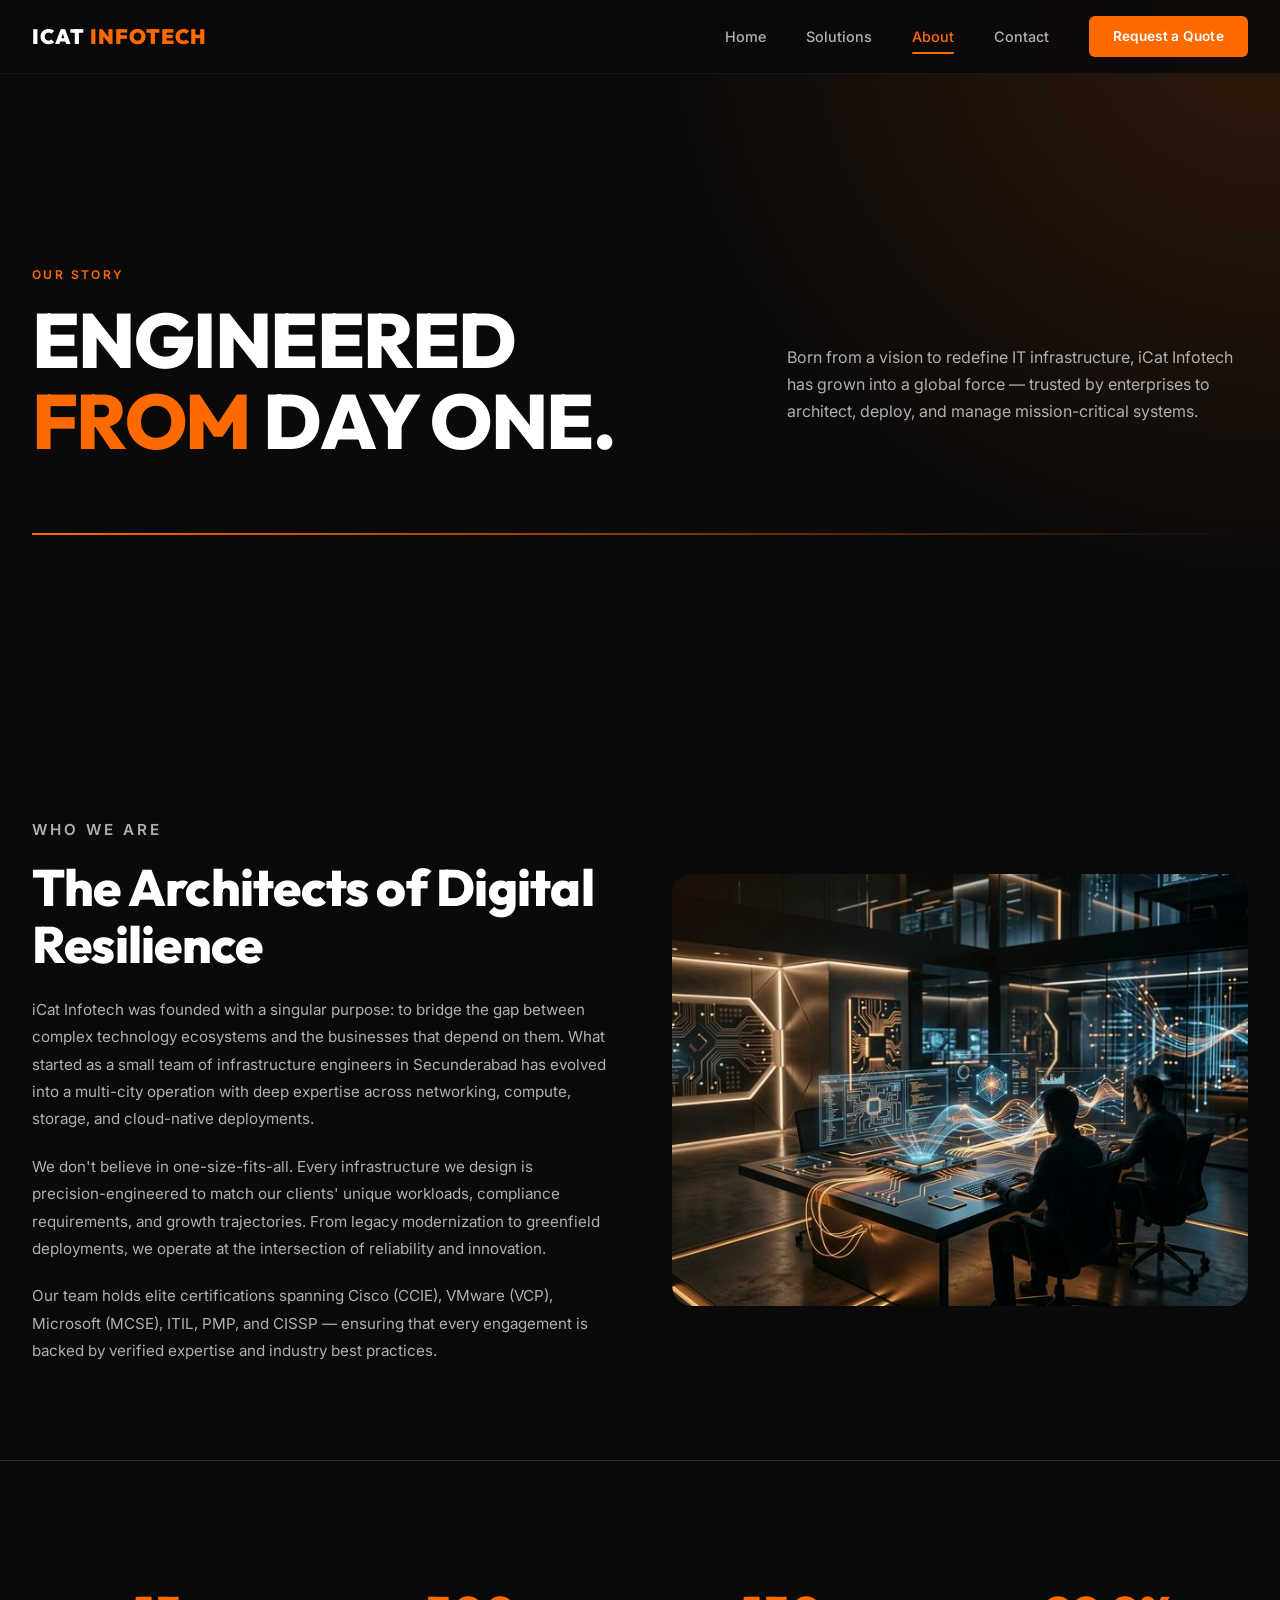
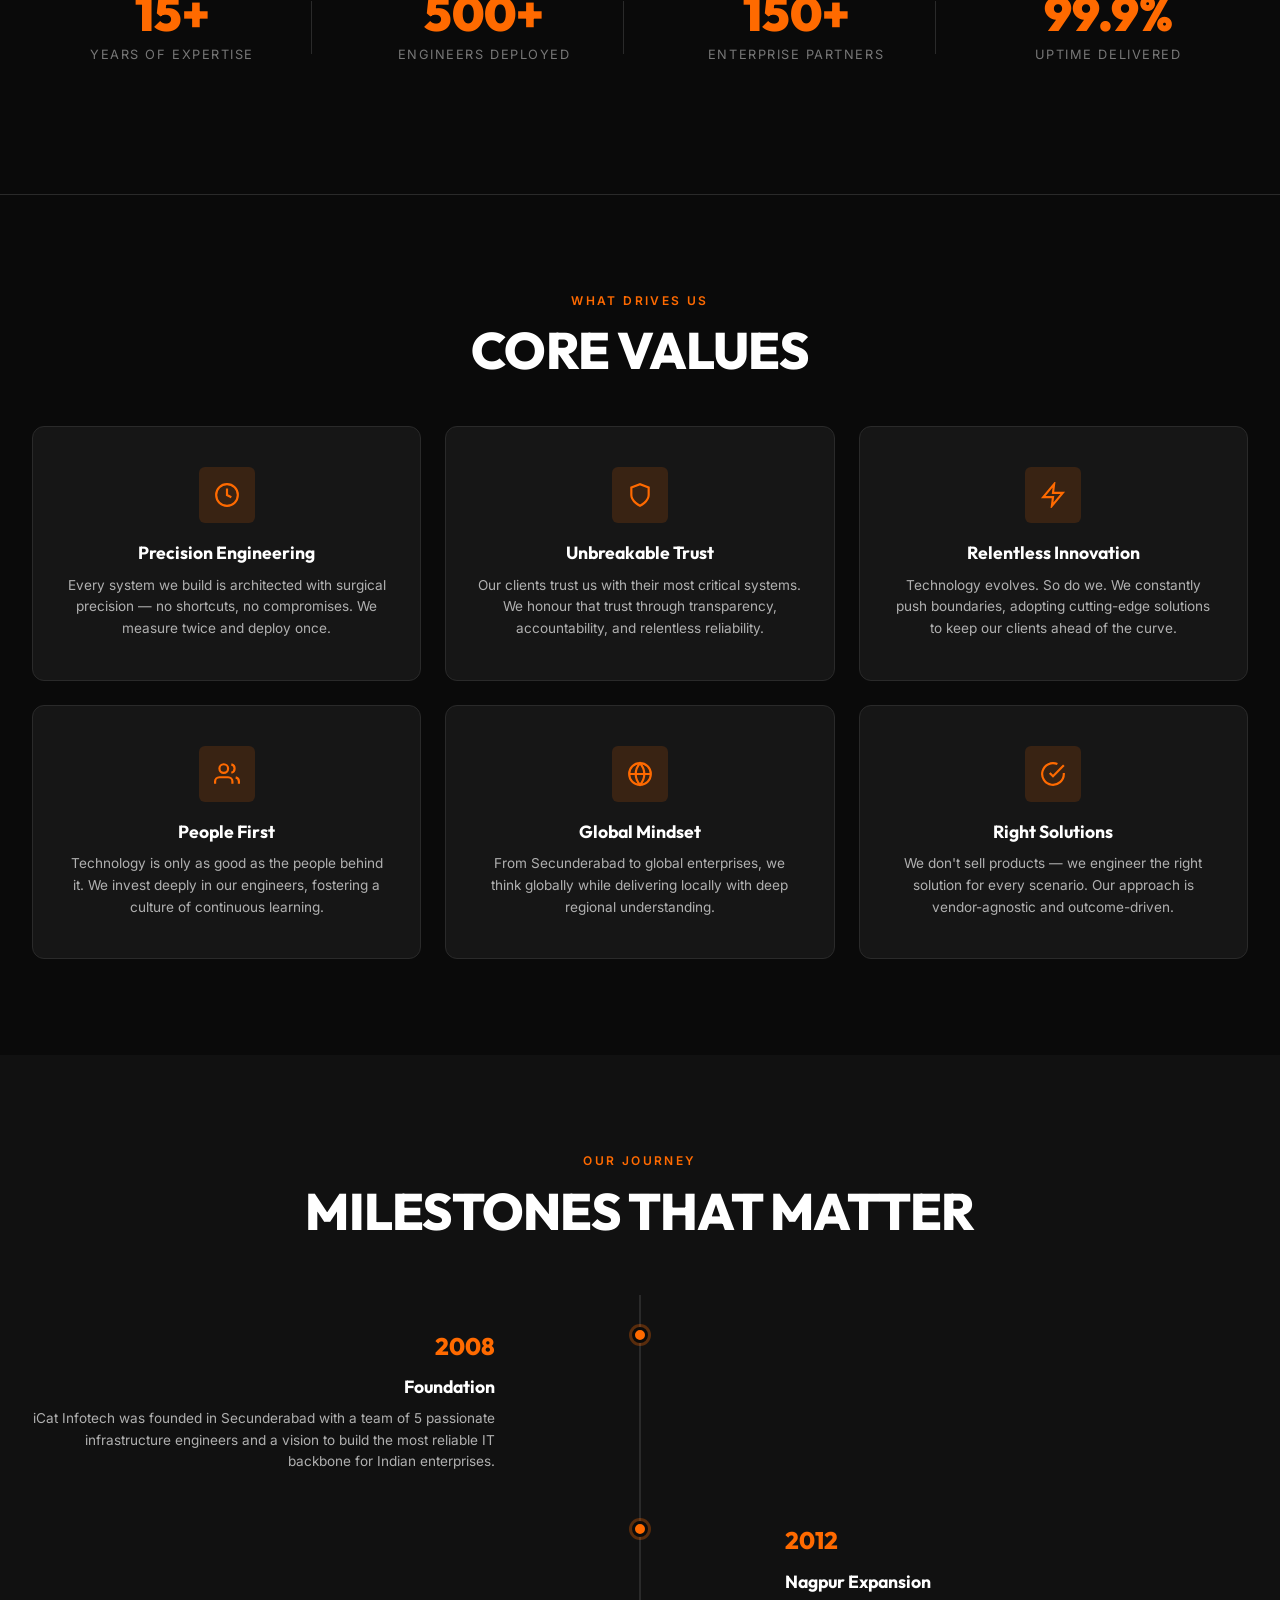
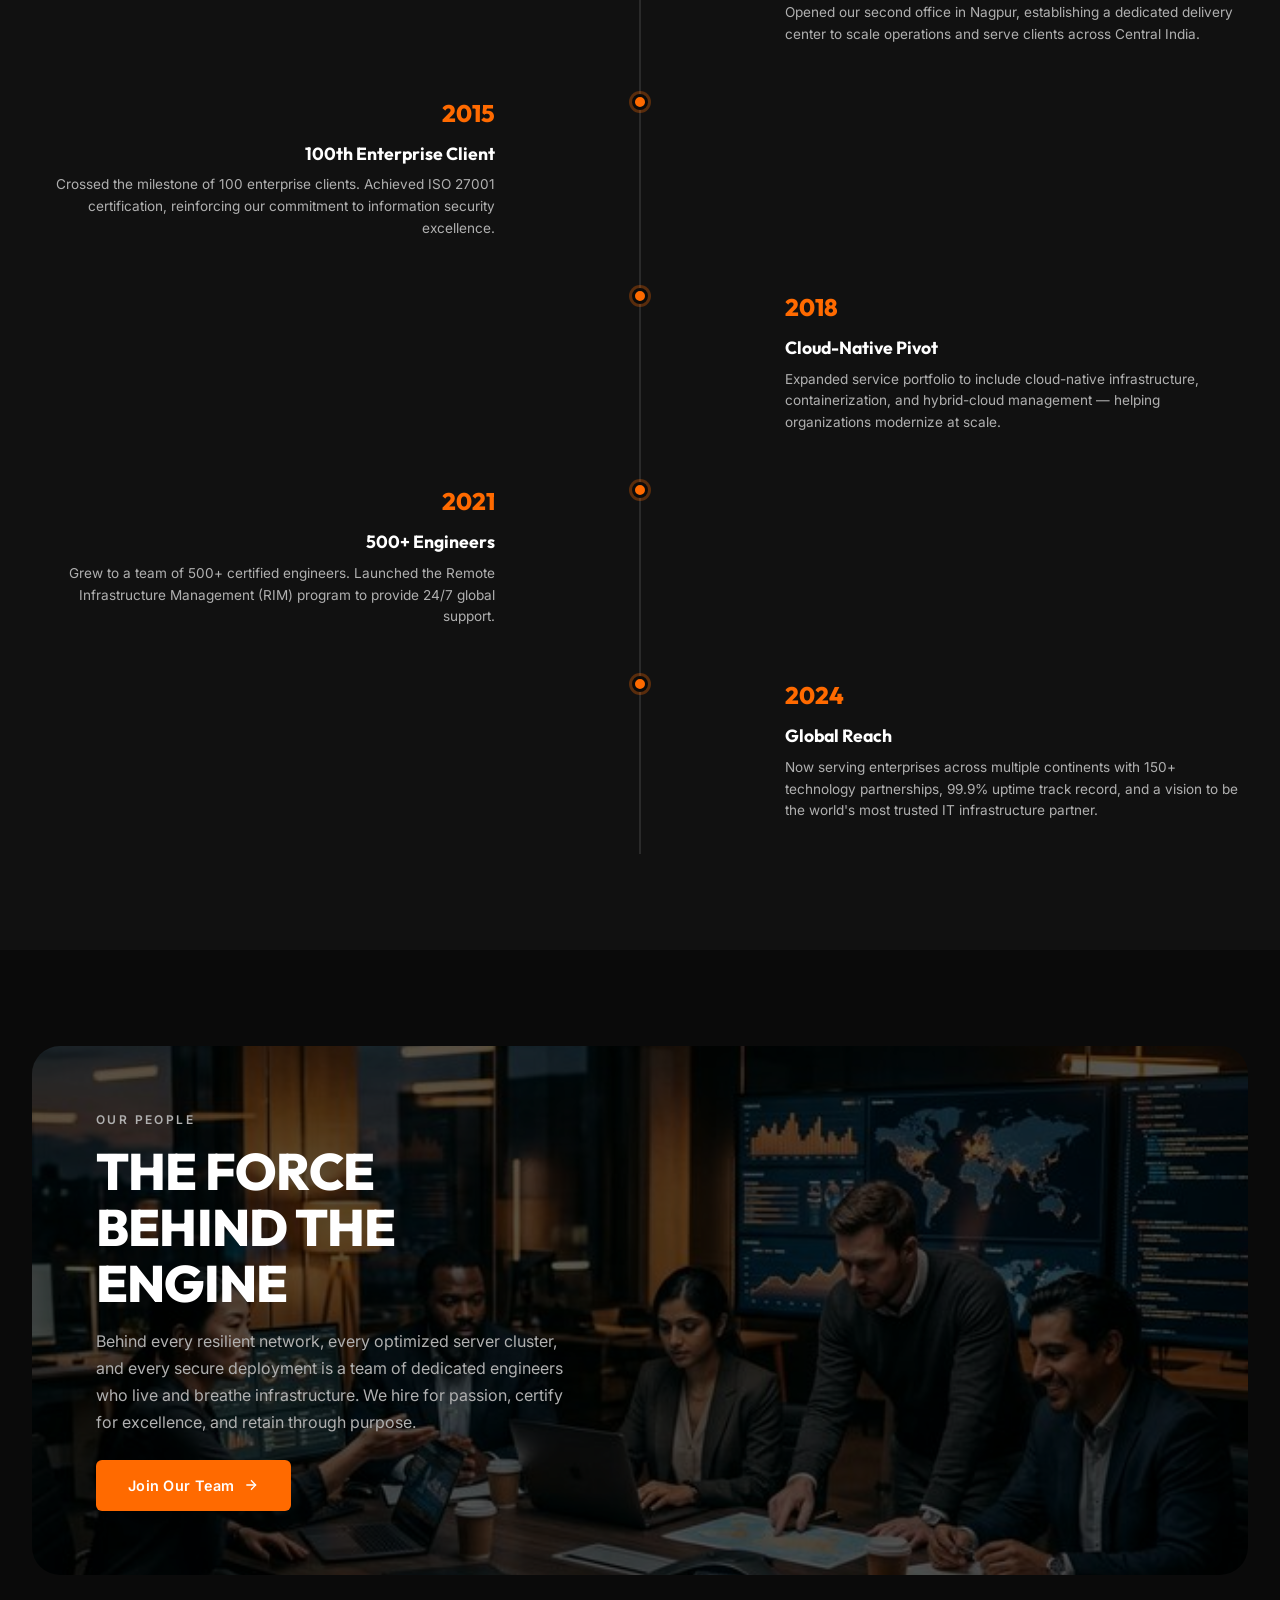
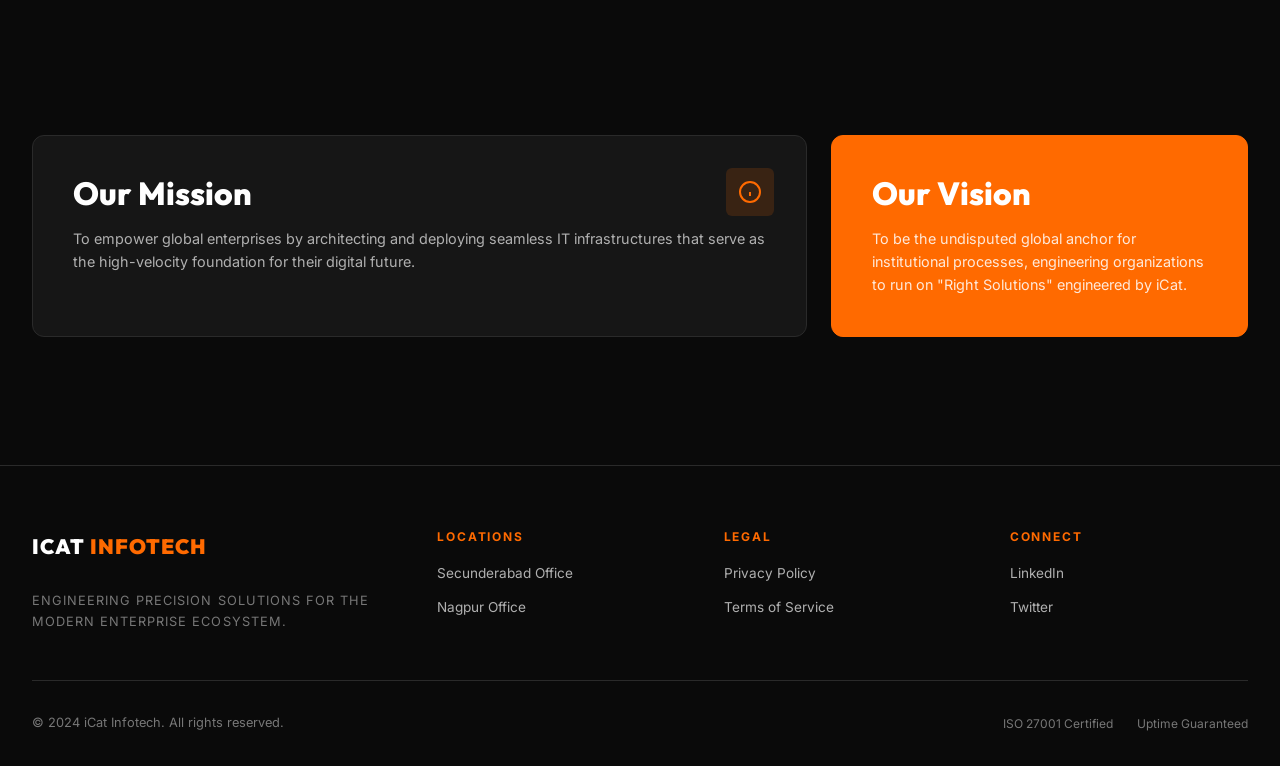
==== about.html @ ee465523 "Initial commit: iCat Infotech website with Home, Solutions, About, Contact pages" ====
<!DOCTYPE html>
<html lang="en">
<head>
  <meta charset="UTF-8">
  <meta name="viewport" content="width=device-width, initial-scale=1.0">
  <title>About — iCat Infotech</title>
  <meta name="description" content="Learn about iCat Infotech — our story, values, journey, and the team behind mission-critical IT infrastructure solutions since 2008.">
  <link rel="stylesheet" href="styles.css">
  <link rel="icon" type="image/svg+xml" href="data:image/svg+xml,%3Csvg xmlns='http://www.w3.org/2000/svg' viewBox='0 0 32 32'%3E%3Crect width='32' height='32' rx='6' fill='%23FF6A00'/%3E%3Ctext x='50%25' y='55%25' dominant-baseline='middle' text-anchor='middle' font-family='Arial' font-weight='900' font-size='18' fill='white'%3EiC%3C/text%3E%3C/svg%3E">
</head>
<body>

  <!-- Navigation -->
  <nav class="navbar" id="navbar">
    <div class="container nav-inner">
      <a href="index.html" class="nav-logo">ICAT <span>INFOTECH</span></a>
      <div class="nav-links" id="navLinks">
        <a href="index.html">Home</a>
        <a href="solutions.html">Solutions</a>
        <a href="about.html" class="active">About</a>
        <a href="contact.html">Contact</a>
        <a href="contact.html" class="nav-cta">Request a Quote</a>
      </div>
      <button class="nav-toggle" id="navToggle" aria-label="Toggle navigation">
        <span></span><span></span><span></span>
      </button>
    </div>
  </nav>
  <div class="nav-overlay" id="navOverlay"></div>

  <!-- Hero -->
  <section class="hero">
    <div class="container hero-content">
      <p class="label-upper fade-up">Our Story</p>
      <div class="hero-grid">
        <div>
          <h1 class="heading-xl hero-title fade-up fade-up-delay-1">
            ENGINEERED<br>
            <span class="text-accent">FROM</span> DAY ONE.
          </h1>
        </div>
        <div style="display:flex;align-items:flex-end;">
          <p class="hero-description fade-up fade-up-delay-2">
            Born from a vision to redefine IT infrastructure, iCat Infotech has grown into a global force — trusted by enterprises to architect, deploy, and manage mission-critical systems.
          </p>
        </div>
      </div>
      <div class="hero-gradient-line fade-up fade-up-delay-3"></div>
    </div>
  </section>

  <!-- Our Story -->
  <section class="section">
    <div class="container">
      <div class="about-story fade-up">
        <div class="about-story-content">
          <p class="label-upper" style="margin-bottom:1rem;">Who We Are</p>
          <h2 class="heading-lg">The Architects of Digital Resilience</h2>
          <p>
            iCat Infotech was founded with a singular purpose: to bridge the gap between complex technology ecosystems and the businesses that depend on them. What started as a small team of infrastructure engineers in Secunderabad has evolved into a multi-city operation with deep expertise across networking, compute, storage, and cloud-native deployments.
          </p>
          <p>
            We don't believe in one-size-fits-all. Every infrastructure we design is precision-engineered to match our clients' unique workloads, compliance requirements, and growth trajectories. From legacy modernization to greenfield deployments, we operate at the intersection of reliability and innovation.
          </p>
          <p>
            Our team holds elite certifications spanning Cisco (CCIE), VMware (VCP), Microsoft (MCSE), ITIL, PMP, and CISSP — ensuring that every engagement is backed by verified expertise and industry best practices.
          </p>
        </div>
        <div class="about-story-image">
          <img src="images/innovation-lab.png" alt="iCat Infotech innovation lab" loading="lazy">
        </div>
      </div>
    </div>
  </section>

  <!-- Stats -->
  <section class="section-sm" style="border-top:1px solid var(--border-color); border-bottom:1px solid var(--border-color);">
    <div class="container">
      <div class="about-stats fade-up">
        <div class="about-stat-item">
          <div class="about-stat-number" data-target="15">15+</div>
          <div class="about-stat-label">Years of Expertise</div>
        </div>
        <div class="about-stat-item">
          <div class="about-stat-number" data-target="500">500+</div>
          <div class="about-stat-label">Engineers Deployed</div>
        </div>
        <div class="about-stat-item">
          <div class="about-stat-number" data-target="150">150+</div>
          <div class="about-stat-label">Enterprise Partners</div>
        </div>
        <div class="about-stat-item">
          <div class="about-stat-number" data-target="99">99.9%</div>
          <div class="about-stat-label">Uptime Delivered</div>
        </div>
      </div>
    </div>
  </section>

  <!-- Core Values -->
  <section class="section">
    <div class="container">
      <div style="text-align:center; margin-bottom:3rem;" class="fade-up">
        <p class="label-upper">What Drives Us</p>
        <h2 class="heading-lg" style="margin-top:0.75rem;">CORE VALUES</h2>
      </div>
      <div class="values-grid">
        <div class="card value-card fade-up fade-up-delay-1">
          <div class="card-icon">
            <svg width="26" height="26" fill="none" stroke="currentColor" stroke-width="2" viewBox="0 0 24 24"><circle cx="12" cy="12" r="10"/><path d="M12 6v6l4 2"/></svg>
          </div>
          <h3 class="card-title">Precision Engineering</h3>
          <p class="card-text">Every system we build is architected with surgical precision — no shortcuts, no compromises. We measure twice and deploy once.</p>
        </div>
        <div class="card value-card fade-up fade-up-delay-2">
          <div class="card-icon">
            <svg width="26" height="26" fill="none" stroke="currentColor" stroke-width="2" viewBox="0 0 24 24"><path d="M12 22s8-4 8-10V5l-8-3-8 3v7c0 6 8 10 8 10z"/></svg>
          </div>
          <h3 class="card-title">Unbreakable Trust</h3>
          <p class="card-text">Our clients trust us with their most critical systems. We honour that trust through transparency, accountability, and relentless reliability.</p>
        </div>
        <div class="card value-card fade-up fade-up-delay-3">
          <div class="card-icon">
            <svg width="26" height="26" fill="none" stroke="currentColor" stroke-width="2" viewBox="0 0 24 24"><path d="M13 2L3 14h9l-1 8 10-12h-9l1-8z"/></svg>
          </div>
          <h3 class="card-title">Relentless Innovation</h3>
          <p class="card-text">Technology evolves. So do we. We constantly push boundaries, adopting cutting-edge solutions to keep our clients ahead of the curve.</p>
        </div>
        <div class="card value-card fade-up fade-up-delay-1">
          <div class="card-icon">
            <svg width="26" height="26" fill="none" stroke="currentColor" stroke-width="2" viewBox="0 0 24 24"><path d="M17 21v-2a4 4 0 0 0-4-4H5a4 4 0 0 0-4 4v2"/><circle cx="9" cy="7" r="4"/><path d="M23 21v-2a4 4 0 0 0-3-3.87"/><path d="M16 3.13a4 4 0 0 1 0 7.75"/></svg>
          </div>
          <h3 class="card-title">People First</h3>
          <p class="card-text">Technology is only as good as the people behind it. We invest deeply in our engineers, fostering a culture of continuous learning.</p>
        </div>
        <div class="card value-card fade-up fade-up-delay-2">
          <div class="card-icon">
            <svg width="26" height="26" fill="none" stroke="currentColor" stroke-width="2" viewBox="0 0 24 24"><circle cx="12" cy="12" r="10"/><path d="M2 12h20"/><path d="M12 2a15.3 15.3 0 0 1 4 10 15.3 15.3 0 0 1-4 10 15.3 15.3 0 0 1-4-10 15.3 15.3 0 0 1 4-10z"/></svg>
          </div>
          <h3 class="card-title">Global Mindset</h3>
          <p class="card-text">From Secunderabad to global enterprises, we think globally while delivering locally with deep regional understanding.</p>
        </div>
        <div class="card value-card fade-up fade-up-delay-3">
          <div class="card-icon">
            <svg width="26" height="26" fill="none" stroke="currentColor" stroke-width="2" viewBox="0 0 24 24"><path d="M22 11.08V12a10 10 0 1 1-5.93-9.14"/><path d="M22 4L12 14.01l-3-3"/></svg>
          </div>
          <h3 class="card-title">Right Solutions</h3>
          <p class="card-text">We don't sell products — we engineer the right solution for every scenario. Our approach is vendor-agnostic and outcome-driven.</p>
        </div>
      </div>
    </div>
  </section>

  <!-- Journey / Timeline -->
  <section class="section" style="background:var(--bg-secondary);">
    <div class="container">
      <div style="text-align:center; margin-bottom:3.5rem;" class="fade-up">
        <p class="label-upper">Our Journey</p>
        <h2 class="heading-lg" style="margin-top:0.75rem;">MILESTONES THAT MATTER</h2>
      </div>
      <div class="timeline">
        <div class="timeline-item fade-up">
          <div class="timeline-dot"></div>
          <div class="timeline-content">
            <div class="timeline-year">2008</div>
            <div class="timeline-title">Foundation</div>
            <p class="timeline-text">iCat Infotech was founded in Secunderabad with a team of 5 passionate infrastructure engineers and a vision to build the most reliable IT backbone for Indian enterprises.</p>
          </div>
        </div>
        <div class="timeline-item fade-up">
          <div class="timeline-dot"></div>
          <div class="timeline-content">
            <div class="timeline-year">2012</div>
            <div class="timeline-title">Nagpur Expansion</div>
            <p class="timeline-text">Opened our second office in Nagpur, establishing a dedicated delivery center to scale operations and serve clients across Central India.</p>
          </div>
        </div>
        <div class="timeline-item fade-up">
          <div class="timeline-dot"></div>
          <div class="timeline-content">
            <div class="timeline-year">2015</div>
            <div class="timeline-title">100th Enterprise Client</div>
            <p class="timeline-text">Crossed the milestone of 100 enterprise clients. Achieved ISO 27001 certification, reinforcing our commitment to information security excellence.</p>
          </div>
        </div>
        <div class="timeline-item fade-up">
          <div class="timeline-dot"></div>
          <div class="timeline-content">
            <div class="timeline-year">2018</div>
            <div class="timeline-title">Cloud-Native Pivot</div>
            <p class="timeline-text">Expanded service portfolio to include cloud-native infrastructure, containerization, and hybrid-cloud management — helping organizations modernize at scale.</p>
          </div>
        </div>
        <div class="timeline-item fade-up">
          <div class="timeline-dot"></div>
          <div class="timeline-content">
            <div class="timeline-year">2021</div>
            <div class="timeline-title">500+ Engineers</div>
            <p class="timeline-text">Grew to a team of 500+ certified engineers. Launched the Remote Infrastructure Management (RIM) program to provide 24/7 global support.</p>
          </div>
        </div>
        <div class="timeline-item fade-up">
          <div class="timeline-dot"></div>
          <div class="timeline-content">
            <div class="timeline-year">2024</div>
            <div class="timeline-title">Global Reach</div>
            <p class="timeline-text">Now serving enterprises across multiple continents with 150+ technology partnerships, 99.9% uptime track record, and a vision to be the world's most trusted IT infrastructure partner.</p>
          </div>
        </div>
      </div>
    </div>
  </section>

  <!-- Team Banner -->
  <section class="section">
    <div class="container">
      <div class="team-banner fade-up">
        <div class="team-banner-bg" style="background-image:url('images/team.png');"></div>
        <div class="team-banner-content">
          <p class="label-upper" style="margin-bottom:0.75rem;">Our People</p>
          <h2 class="heading-lg">THE FORCE BEHIND THE ENGINE</h2>
          <p>
            Behind every resilient network, every optimized server cluster, and every secure deployment is a team of dedicated engineers who live and breathe infrastructure. We hire for passion, certify for excellence, and retain through purpose.
          </p>
          <a href="contact.html" class="btn btn-primary">
            Join Our Team
            <svg width="16" height="16" fill="none" stroke="currentColor" stroke-width="2" viewBox="0 0 24 24"><path d="M5 12h14"/><path d="M12 5l7 7-7 7"/></svg>
          </a>
        </div>
      </div>
    </div>
  </section>

  <!-- Mission & Vision (compact) -->
  <section class="section-sm">
    <div class="container">
      <div class="mission-vision fade-up">
        <div class="card mission-card">
          <div class="card-icon" style="position:absolute;top:2rem;right:2rem;">
            <svg width="24" height="24" fill="none" stroke="currentColor" stroke-width="2" viewBox="0 0 24 24"><circle cx="12" cy="12" r="10"/><path d="M12 16v-4"/><path d="M12 8h.01"/></svg>
          </div>
          <h2 class="heading-md" style="margin-bottom:1rem;">Our Mission</h2>
          <p class="card-text">
            To empower global enterprises by architecting and deploying seamless IT infrastructures that serve as the high-velocity foundation for their digital future.
          </p>
        </div>
        <div class="card card-accent mission-card">
          <h2 class="heading-md" style="margin-bottom:1rem;">Our Vision</h2>
          <p class="card-text" style="color:rgba(255,255,255,0.85);">
            To be the undisputed global anchor for institutional processes, engineering organizations to run on "Right Solutions" engineered by iCat.
          </p>
        </div>
      </div>
    </div>
  </section>

  <!-- Footer -->
  <footer class="footer">
    <div class="container">
      <div class="footer-grid">
        <div class="footer-brand">
          <a href="index.html" class="nav-logo">ICAT <span>INFOTECH</span></a>
          <p class="footer-tagline">Engineering precision solutions for the modern enterprise ecosystem.</p>
        </div>
        <div class="footer-col">
          <h4>Locations</h4>
          <a href="contact.html">Secunderabad Office</a>
          <a href="contact.html">Nagpur Office</a>
        </div>
        <div class="footer-col">
          <h4>Legal</h4>
          <a href="#">Privacy Policy</a>
          <a href="#">Terms of Service</a>
        </div>
        <div class="footer-col">
          <h4>Connect</h4>
          <a href="#">LinkedIn</a>
          <a href="#">Twitter</a>
        </div>
      </div>
      <div class="footer-bottom">
        <span>&copy; 2024 iCat Infotech. All rights reserved.</span>
        <div class="footer-badges">
          <span>ISO 27001 Certified</span>
          <span>Uptime Guaranteed</span>
        </div>
      </div>
    </div>
  </footer>

  <script src="script.js"></script>
</body>
</html>
---- styles.css ----
/* ========================================
   iCat Infotech — Design System
   Dark Theme with Orange Accents
   ======================================== */

@import url('https://fonts.googleapis.com/css2?family=Inter:wght@300;400;500;600;700;800;900&family=Outfit:wght@400;500;600;700;800;900&display=swap');

/* ── CSS Variables ── */
:root {
  --bg-primary: #0a0a0a;
  --bg-secondary: #111111;
  --bg-card: #161616;
  --bg-card-hover: #1c1c1c;
  --bg-elevated: #1a1a1a;
  --bg-input: #1e1e1e;
  --border-color: #2a2a2a;
  --border-light: #333333;

  --text-primary: #ffffff;
  --text-secondary: #b0b0b0;
  --text-muted: #777777;

  --accent: #FF6A00;
  --accent-hover: #FF8533;
  --accent-dark: #cc5500;
  --accent-glow: rgba(255, 106, 0, 0.15);
  --accent-glow-strong: rgba(255, 106, 0, 0.3);

  --font-heading: 'Outfit', sans-serif;
  --font-body: 'Inter', sans-serif;

  --radius-sm: 6px;
  --radius-md: 12px;
  --radius-lg: 20px;
  --radius-xl: 28px;

  --shadow-card: 0 4px 24px rgba(0, 0, 0, 0.4);
  --shadow-elevated: 0 8px 40px rgba(0, 0, 0, 0.6);

  --transition: all 0.3s cubic-bezier(0.4, 0, 0.2, 1);
  --transition-fast: all 0.15s ease;
}

/* ── Reset & Base ── */
*, *::before, *::after {
  margin: 0;
  padding: 0;
  box-sizing: border-box;
}

html {
  scroll-behavior: smooth;
  font-size: 16px;
}

body {
  font-family: var(--font-body);
  background: var(--bg-primary);
  color: var(--text-primary);
  line-height: 1.6;
  -webkit-font-smoothing: antialiased;
  -moz-osx-font-smoothing: grayscale;
  overflow-x: hidden;
}

a {
  text-decoration: none;
  color: inherit;
  transition: var(--transition-fast);
}

img {
  max-width: 100%;
  display: block;
}

ul, ol {
  list-style: none;
}

/* ── Typography ── */
h1, h2, h3, h4, h5, h6 {
  font-family: var(--font-heading);
  font-weight: 800;
  line-height: 1.1;
}

.heading-xl {
  font-size: clamp(2.8rem, 6vw, 5.5rem);
  letter-spacing: -0.02em;
  line-height: 1.05;
}

.heading-lg {
  font-size: clamp(2rem, 4vw, 3.5rem);
  letter-spacing: -0.015em;
}

.heading-md {
  font-size: clamp(1.4rem, 2.5vw, 2rem);
}

.heading-sm {
  font-size: clamp(1.1rem, 1.8vw, 1.4rem);
}

.label-upper {
  font-family: var(--font-body);
  font-size: 0.75rem;
  font-weight: 600;
  letter-spacing: 0.2em;
  text-transform: uppercase;
  color: var(--accent);
}

.text-accent {
  color: var(--accent);
}

.text-muted {
  color: var(--text-secondary);
}

/* ── Layout ── */
.container {
  width: 100%;
  max-width: 1280px;
  margin: 0 auto;
  padding: 0 2rem;
}

.section {
  padding: 6rem 0;
}

.section-sm {
  padding: 4rem 0;
}

/* ── Navigation ── */
.navbar {
  position: fixed;
  top: 0;
  left: 0;
  right: 0;
  z-index: 1000;
  padding: 1rem 0;
  background: rgba(10, 10, 10, 0.85);
  backdrop-filter: blur(20px);
  -webkit-backdrop-filter: blur(20px);
  border-bottom: 1px solid rgba(255, 255, 255, 0.05);
  transition: var(--transition);
}

.navbar.scrolled {
  padding: 0.6rem 0;
  background: rgba(10, 10, 10, 0.95);
}

.nav-inner {
  display: flex;
  align-items: center;
  justify-content: space-between;
}

.nav-logo {
  font-family: var(--font-heading);
  font-size: 1.3rem;
  font-weight: 900;
  letter-spacing: 0.05em;
  text-transform: uppercase;
  color: var(--text-primary);
}

.nav-logo span {
  color: var(--accent);
}

.nav-links {
  display: flex;
  align-items: center;
  gap: 2.5rem;
}

.nav-links a {
  font-size: 0.9rem;
  font-weight: 500;
  color: var(--text-secondary);
  position: relative;
  padding: 0.25rem 0;
}

.nav-links a:hover,
.nav-links a.active {
  color: var(--accent);
}

.nav-links a.active::after {
  content: '';
  position: absolute;
  bottom: -2px;
  left: 0;
  right: 0;
  height: 2px;
  background: var(--accent);
  border-radius: 1px;
}

.nav-cta {
  background: var(--accent) !important;
  color: var(--text-primary) !important;
  padding: 0.6rem 1.5rem !important;
  border-radius: var(--radius-sm);
  font-weight: 600 !important;
  font-size: 0.85rem !important;
  letter-spacing: 0.02em;
  transition: var(--transition) !important;
  border: none;
  cursor: pointer;
}

.nav-cta:hover {
  background: var(--accent-hover) !important;
  transform: translateY(-1px);
  box-shadow: 0 4px 20px var(--accent-glow-strong);
}

/* Mobile Nav Toggle */
.nav-toggle {
  display: none;
  flex-direction: column;
  gap: 5px;
  cursor: pointer;
  z-index: 1001;
  background: none;
  border: none;
  padding: 4px;
}

.nav-toggle span {
  width: 24px;
  height: 2px;
  background: var(--text-primary);
  border-radius: 2px;
  transition: var(--transition);
}

.nav-toggle.active span:nth-child(1) {
  transform: rotate(45deg) translate(5px, 5px);
}

.nav-toggle.active span:nth-child(2) {
  opacity: 0;
}

.nav-toggle.active span:nth-child(3) {
  transform: rotate(-45deg) translate(5px, -5px);
}

/* ── Hero Section ── */
.hero {
  padding: 10rem 0 5rem;
  position: relative;
  overflow: hidden;
  min-height: 80vh;
  display: flex;
  align-items: center;
}

.hero::before {
  content: '';
  position: absolute;
  top: 0;
  right: 0;
  width: 60%;
  height: 100%;
  background: radial-gradient(ellipse at top right, var(--accent-glow), transparent 60%);
  pointer-events: none;
}

.hero-content {
  position: relative;
  z-index: 1;
}

.hero-grid {
  display: grid;
  grid-template-columns: 1.2fr 0.8fr;
  gap: 4rem;
  align-items: center;
}

.hero-title {
  margin-top: 1rem;
  margin-bottom: 1.5rem;
}

.hero-description {
  color: var(--text-secondary);
  font-size: 1rem;
  line-height: 1.7;
  max-width: 520px;
}

/* ── Buttons ── */
.btn {
  display: inline-flex;
  align-items: center;
  gap: 0.5rem;
  padding: 0.85rem 2rem;
  border-radius: var(--radius-sm);
  font-family: var(--font-body);
  font-size: 0.9rem;
  font-weight: 600;
  cursor: pointer;
  transition: var(--transition);
  border: none;
  letter-spacing: 0.02em;
}

.btn-primary {
  background: var(--accent);
  color: white;
}

.btn-primary:hover {
  background: var(--accent-hover);
  transform: translateY(-2px);
  box-shadow: 0 6px 24px var(--accent-glow-strong);
}

.btn-outline {
  background: transparent;
  color: var(--text-primary);
  border: 1px solid var(--border-light);
}

.btn-outline:hover {
  border-color: var(--accent);
  color: var(--accent);
}

.btn-lg {
  padding: 1rem 2.5rem;
  font-size: 1rem;
}

.btn-block {
  width: 100%;
  justify-content: center;
}

/* ── Cards ── */
.card {
  background: var(--bg-card);
  border: 1px solid var(--border-color);
  border-radius: var(--radius-md);
  padding: 2rem;
  transition: var(--transition);
  position: relative;
  overflow: hidden;
}

.card:hover {
  border-color: var(--border-light);
  background: var(--bg-card-hover);
  transform: translateY(-4px);
  box-shadow: var(--shadow-card);
}

.card-accent {
  background: var(--accent);
  border-color: var(--accent);
  color: white;
}

.card-accent:hover {
  background: var(--accent-hover);
  border-color: var(--accent-hover);
}

.card-icon {
  width: 48px;
  height: 48px;
  background: var(--accent-glow);
  border-radius: var(--radius-sm);
  display: flex;
  align-items: center;
  justify-content: center;
  margin-bottom: 1.25rem;
  color: var(--accent);
  font-size: 1.3rem;
}

.card-accent .card-icon {
  background: rgba(255, 255, 255, 0.2);
  color: white;
}

.card-title {
  font-family: var(--font-heading);
  font-size: 1.25rem;
  font-weight: 700;
  margin-bottom: 0.75rem;
}

.card-text {
  color: var(--text-secondary);
  font-size: 0.9rem;
  line-height: 1.6;
}

.card-accent .card-text {
  color: rgba(255, 255, 255, 0.85);
}

/* ── Grid Layouts ── */
.grid-2 {
  display: grid;
  grid-template-columns: repeat(2, 1fr);
  gap: 1.5rem;
}

.grid-3 {
  display: grid;
  grid-template-columns: repeat(3, 1fr);
  gap: 1.5rem;
}

.grid-4 {
  display: grid;
  grid-template-columns: repeat(4, 1fr);
  gap: 1.5rem;
}

.grid-6 {
  display: grid;
  grid-template-columns: repeat(6, 1fr);
  gap: 1rem;
}

/* ── Mission / Vision ── */
.mission-vision {
  display: grid;
  grid-template-columns: 1.3fr 0.7fr;
  gap: 1.5rem;
}

.mission-card {
  padding: 2.5rem;
}

.mission-card .card-icon {
  position: absolute;
  top: 2rem;
  right: 2rem;
}

/* ── Beyond Boundaries ── */
.beyond-section {
  display: grid;
  grid-template-columns: 1fr 1fr;
  gap: 4rem;
  align-items: center;
}

.beyond-image {
  position: relative;
}

.beyond-image img {
  width: 100%;
  border-radius: var(--radius-lg);
}

.beyond-stat {
  position: absolute;
  bottom: 1.5rem;
  left: 1.5rem;
  background: rgba(10, 10, 10, 0.85);
  backdrop-filter: blur(10px);
  padding: 1rem 1.5rem;
  border-radius: var(--radius-md);
  border: 1px solid var(--border-color);
}

.beyond-stat .stat-number {
  font-family: var(--font-heading);
  font-size: 2.5rem;
  font-weight: 900;
  color: var(--accent);
}

.beyond-stat .stat-label {
  font-size: 0.7rem;
  letter-spacing: 0.15em;
  text-transform: uppercase;
  color: var(--text-secondary);
}

.beyond-title {
  margin-bottom: 2rem;
}

.beyond-list {
  display: flex;
  flex-direction: column;
  gap: 1rem;
  margin-top: 2rem;
}

.beyond-list-item {
  display: flex;
  align-items: center;
  gap: 1rem;
  padding: 1rem 1.5rem;
  background: var(--bg-card);
  border: 1px solid var(--border-color);
  border-radius: var(--radius-md);
  font-size: 0.9rem;
  font-weight: 500;
  transition: var(--transition);
}

.beyond-list-item:hover {
  border-color: var(--accent);
  background: var(--bg-card-hover);
}

.beyond-list-item .item-icon {
  width: 36px;
  height: 36px;
  background: var(--accent);
  border-radius: 50%;
  display: flex;
  align-items: center;
  justify-content: center;
  font-size: 0.8rem;
  flex-shrink: 0;
}

/* ── Certifications ── */
.cert-section {
  text-align: center;
}

.cert-grid {
  display: grid;
  grid-template-columns: repeat(6, 1fr);
  gap: 1rem;
  margin-top: 3rem;
}

.cert-card {
  background: var(--bg-card);
  border: 1px solid var(--border-color);
  border-radius: var(--radius-md);
  padding: 1.5rem 1rem;
  text-align: center;
  transition: var(--transition);
}

.cert-card:hover {
  border-color: var(--accent);
  transform: translateY(-4px);
  box-shadow: 0 8px 24px var(--accent-glow);
}

.cert-icon {
  width: 48px;
  height: 48px;
  margin: 0 auto 1rem;
  background: var(--accent-glow);
  border-radius: var(--radius-sm);
  display: flex;
  align-items: center;
  justify-content: center;
  color: var(--accent);
  font-size: 1.2rem;
}

.cert-name {
  font-family: var(--font-heading);
  font-weight: 700;
  font-size: 1rem;
  margin-bottom: 0.25rem;
}

.cert-label {
  font-size: 0.7rem;
  color: var(--text-muted);
  text-transform: uppercase;
  letter-spacing: 0.1em;
}

/* ── Global Footprint ── */
.footprint-section {
  background: var(--bg-secondary);
  border-radius: var(--radius-xl);
  overflow: hidden;
}

.footprint-grid {
  display: grid;
  grid-template-columns: 1fr 1fr;
  gap: 0;
}

.footprint-map {
  padding: 3rem;
}

.footprint-map img {
  width: 100%;
  height: 100%;
  object-fit: cover;
  border-radius: var(--radius-md);
}

.footprint-content {
  padding: 3rem;
  display: flex;
  flex-direction: column;
  justify-content: center;
}

.footprint-content p {
  color: var(--text-secondary);
  margin: 1.5rem 0 2rem;
  font-size: 0.95rem;
  line-height: 1.7;
}

.footprint-locations {
  display: flex;
  gap: 4rem;
  margin-top: 1rem;
  padding-top: 1.5rem;
  border-top: 1px solid var(--border-color);
}

.footprint-location .loc-label {
  font-size: 0.7rem;
  letter-spacing: 0.15em;
  text-transform: uppercase;
  color: var(--text-muted);
  margin-bottom: 0.5rem;
}

.footprint-location .loc-city {
  font-family: var(--font-heading);
  font-weight: 700;
  font-size: 1.1rem;
}

/* ── Solutions Page ── */
.solutions-grid {
  display: grid;
  grid-template-columns: 1fr 1fr;
  gap: 1.5rem;
}

.solution-card {
  padding: 2.5rem;
  min-height: 240px;
}

.solution-card .card-title {
  font-size: 1.3rem;
  margin-bottom: 1rem;
}

.solution-tags {
  display: flex;
  flex-wrap: wrap;
  gap: 0.5rem;
  margin-top: 1.5rem;
}

.solution-tag {
  padding: 0.35rem 1rem;
  background: transparent;
  border: 1px solid var(--border-light);
  border-radius: 100px;
  font-size: 0.75rem;
  font-weight: 500;
  color: var(--text-secondary);
  transition: var(--transition);
}

.solution-tag:hover {
  border-color: var(--accent);
  color: var(--accent);
}

.solution-link {
  display: inline-flex;
  align-items: center;
  gap: 0.5rem;
  color: var(--accent);
  font-weight: 600;
  font-size: 0.9rem;
  margin-top: 1.5rem;
  transition: var(--transition);
}

.solution-link:hover {
  gap: 0.75rem;
}

.solution-link svg {
  transition: var(--transition);
}

.services-grid {
  display: grid;
  grid-template-columns: repeat(4, 1fr);
  gap: 1.5rem;
  margin-top: 3rem;
}

.service-card {
  padding: 2rem;
}

/* ── CTA Banner ── */
.cta-banner {
  background: var(--accent);
  border-radius: var(--radius-xl);
  padding: 3.5rem 4rem;
  display: flex;
  align-items: center;
  justify-content: space-between;
}

.cta-text h3 {
  font-size: 2rem;
  margin-bottom: 0.5rem;
}

.cta-text p {
  opacity: 0.85;
  font-size: 1rem;
}

.btn-cta {
  background: transparent;
  color: white;
  border: 2px solid white;
  padding: 0.85rem 2rem;
  font-weight: 700;
  font-size: 0.85rem;
  letter-spacing: 0.08em;
  text-transform: uppercase;
  border-radius: var(--radius-sm);
  cursor: pointer;
  transition: var(--transition);
}

.btn-cta:hover {
  background: white;
  color: var(--accent);
}

/* ── Contact Page ── */
.office-card {
  padding: 0;
  overflow: hidden;
}

.office-card-header {
  padding: 1.5rem 2rem;
}

.office-card-header h3 {
  font-size: 1.15rem;
  margin-bottom: 0.25rem;
}

.office-state {
  font-size: 0.75rem;
  letter-spacing: 0.1em;
  text-transform: uppercase;
  color: var(--accent);
  font-weight: 600;
}

.office-card-image {
  width: 100%;
  height: 180px;
  overflow: hidden;
}

.office-card-image img {
  width: 100%;
  height: 100%;
  object-fit: cover;
  filter: brightness(0.6) saturate(0.8);
  transition: var(--transition);
}

.office-card:hover .office-card-image img {
  filter: brightness(0.7) saturate(1);
  transform: scale(1.05);
}

.office-card-body {
  padding: 1.5rem 2rem;
}

.office-detail {
  display: flex;
  align-items: flex-start;
  gap: 0.75rem;
  margin-bottom: 0.75rem;
  font-size: 0.85rem;
  color: var(--text-secondary);
}

.office-detail svg {
  color: var(--accent);
  flex-shrink: 0;
  margin-top: 0.15rem;
}

.office-icon {
  position: absolute;
  top: 1.5rem;
  right: 1.5rem;
  color: var(--accent);
}

/* Contact Form */
.contact-form-section {
  display: grid;
  grid-template-columns: 1fr 1fr;
  gap: 1.5rem;
  margin-top: 4rem;
}

.form-card {
  padding: 2.5rem;
}

.form-group {
  margin-bottom: 1.25rem;
}

.form-label {
  display: block;
  font-size: 0.75rem;
  font-weight: 700;
  letter-spacing: 0.1em;
  text-transform: uppercase;
  margin-bottom: 0.5rem;
  color: var(--text-primary);
}

.form-row {
  display: grid;
  grid-template-columns: 1fr 1fr;
  gap: 1rem;
}

.form-input,
.form-select,
.form-textarea {
  width: 100%;
  padding: 0.85rem 1rem;
  background: var(--bg-input);
  border: 1px solid var(--border-color);
  border-radius: var(--radius-sm);
  color: var(--text-primary);
  font-family: var(--font-body);
  font-size: 0.9rem;
  transition: var(--transition);
  outline: none;
}

.form-input::placeholder,
.form-textarea::placeholder {
  color: var(--text-muted);
}

.form-input:focus,
.form-select:focus,
.form-textarea:focus {
  border-color: var(--accent);
  box-shadow: 0 0 0 3px var(--accent-glow);
}

.form-textarea {
  min-height: 120px;
  resize: vertical;
}

.form-select {
  appearance: none;
  background-image: url("data:image/svg+xml,%3Csvg xmlns='http://www.w3.org/2000/svg' width='12' height='12' fill='%23777' viewBox='0 0 16 16'%3E%3Cpath d='M8 11L3 6h10z'/%3E%3C/svg%3E");
  background-repeat: no-repeat;
  background-position: right 1rem center;
  cursor: pointer;
}

/* Support Cards */
.support-stack {
  display: flex;
  flex-direction: column;
  gap: 1.5rem;
}

.support-card {
  padding: 2rem;
}

.support-label {
  display: inline-block;
  padding: 0.3rem 0.8rem;
  background: var(--accent);
  border-radius: var(--radius-sm);
  font-size: 0.7rem;
  font-weight: 700;
  letter-spacing: 0.08em;
  text-transform: uppercase;
  margin-bottom: 0.75rem;
}

.support-email {
  font-family: var(--font-heading);
  font-size: 1.3rem;
  font-weight: 700;
}

.india-card {
  background: var(--accent);
  border-color: var(--accent);
  padding: 2rem;
}

.india-card h4 {
  font-size: 1.2rem;
  margin-bottom: 0.75rem;
}

.india-card p {
  font-size: 0.85rem;
  opacity: 0.85;
  line-height: 1.6;
  margin-bottom: 1rem;
}

.india-dots {
  display: flex;
  gap: 0.5rem;
  margin-bottom: 0.75rem;
}

.india-dot {
  width: 28px;
  height: 28px;
  background: rgba(255, 255, 255, 0.2);
  border-radius: 50%;
}

.india-link {
  font-size: 0.8rem;
  font-weight: 600;
  opacity: 0.9;
  display: inline-flex;
  align-items: center;
  gap: 0.5rem;
}

/* Stats Bar */
.stats-bar {
  display: grid;
  grid-template-columns: repeat(3, 1fr);
  gap: 1.5rem;
  margin-top: 4rem;
}

.stat-card {
  border-radius: var(--radius-md);
  overflow: hidden;
  position: relative;
  height: 200px;
}

.stat-card-bg {
  position: absolute;
  inset: 0;
  background-size: cover;
  background-position: center;
  filter: brightness(0.3);
}

.stat-card-content {
  position: relative;
  z-index: 1;
  height: 100%;
  display: flex;
  flex-direction: column;
  align-items: center;
  justify-content: center;
  text-align: center;
  padding: 2rem;
}

.stat-card .stat-value {
  font-family: var(--font-heading);
  font-size: 2.5rem;
  font-weight: 900;
  color: var(--accent);
}

.stat-card .stat-name {
  font-size: 0.75rem;
  letter-spacing: 0.12em;
  text-transform: uppercase;
  color: var(--text-secondary);
  margin-top: 0.25rem;
}

.stat-icon-card {
  background: var(--bg-card);
  border: 1px solid var(--border-color);
  border-radius: var(--radius-md);
  height: 200px;
  display: flex;
  flex-direction: column;
  align-items: center;
  justify-content: center;
  gap: 0.75rem;
}

.stat-icon-card svg {
  color: var(--accent);
}

/* ── Footer ── */
.footer {
  padding: 4rem 0 2rem;
  border-top: 1px solid var(--border-color);
  margin-top: 4rem;
}

.footer-grid {
  display: grid;
  grid-template-columns: 1.5fr 1fr 1fr 1fr;
  gap: 3rem;
  margin-bottom: 3rem;
}

.footer-brand .nav-logo {
  margin-bottom: 1rem;
  display: inline-block;
}

.footer-tagline {
  font-size: 0.8rem;
  color: var(--text-muted);
  text-transform: uppercase;
  letter-spacing: 0.08em;
  line-height: 1.6;
  margin-top: 0.75rem;
}

.footer-col h4 {
  font-family: var(--font-body);
  font-size: 0.75rem;
  font-weight: 700;
  letter-spacing: 0.15em;
  text-transform: uppercase;
  color: var(--accent);
  margin-bottom: 1.25rem;
}

.footer-col a {
  display: block;
  font-size: 0.85rem;
  color: var(--text-secondary);
  margin-bottom: 0.75rem;
  transition: var(--transition-fast);
}

.footer-col a:hover {
  color: var(--accent);
}

.footer-bottom {
  padding-top: 2rem;
  border-top: 1px solid var(--border-color);
  display: flex;
  align-items: center;
  justify-content: space-between;
  font-size: 0.8rem;
  color: var(--text-muted);
}

.footer-badges {
  display: flex;
  gap: 1.5rem;
  font-size: 0.75rem;
  color: var(--text-muted);
}

/* ── Animations ── */
.fade-up {
  opacity: 0;
  transform: translateY(30px);
  transition: opacity 0.6s ease, transform 0.6s ease;
}

.fade-up.visible {
  opacity: 1;
  transform: translateY(0);
}

.fade-up-delay-1 { transition-delay: 0.1s; }
.fade-up-delay-2 { transition-delay: 0.2s; }
.fade-up-delay-3 { transition-delay: 0.3s; }
.fade-up-delay-4 { transition-delay: 0.4s; }
.fade-up-delay-5 { transition-delay: 0.5s; }

/* Gradient line under hero */
.hero-gradient-line {
  width: 100%;
  height: 2px;
  background: linear-gradient(90deg, var(--accent), transparent);
  margin-top: 3rem;
  opacity: 0.5;
}

/* ── Responsive ── */
@media (max-width: 1024px) {
  .hero-grid {
    grid-template-columns: 1fr;
    gap: 2rem;
  }

  .hero-description {
    max-width: 100%;
  }

  .beyond-section {
    grid-template-columns: 1fr;
    gap: 2rem;
  }

  .cert-grid {
    grid-template-columns: repeat(3, 1fr);
  }

  .footprint-grid {
    grid-template-columns: 1fr;
  }

  .solutions-grid {
    grid-template-columns: 1fr;
  }

  .services-grid {
    grid-template-columns: repeat(2, 1fr);
  }

  .contact-form-section {
    grid-template-columns: 1fr;
  }

  .cta-banner {
    flex-direction: column;
    text-align: center;
    gap: 2rem;
    padding: 3rem 2rem;
  }

  .footer-grid {
    grid-template-columns: 1fr 1fr;
    gap: 2rem;
  }

  .stats-bar {
    grid-template-columns: repeat(2, 1fr);
  }
}

@media (max-width: 768px) {
  .container {
    padding: 0 1.25rem;
  }

  .section {
    padding: 4rem 0;
  }

  .nav-links {
    position: fixed;
    top: 0;
    right: -100%;
    width: 75%;
    max-width: 320px;
    height: 100vh;
    background: var(--bg-secondary);
    flex-direction: column;
    justify-content: center;
    gap: 2rem;
    padding: 2rem;
    border-left: 1px solid var(--border-color);
    transition: right 0.35s ease;
    z-index: 1000;
  }

  .nav-links.open {
    right: 0;
  }

  .nav-toggle {
    display: flex;
  }

  .heading-xl {
    font-size: 2.5rem;
  }

  .mission-vision {
    grid-template-columns: 1fr;
  }

  .cert-grid {
    grid-template-columns: repeat(2, 1fr);
  }

  .grid-2 {
    grid-template-columns: 1fr;
  }

  .services-grid {
    grid-template-columns: 1fr;
  }

  .footer-grid {
    grid-template-columns: 1fr;
    gap: 2rem;
  }

  .footer-bottom {
    flex-direction: column;
    gap: 1rem;
    text-align: center;
  }

  .stats-bar {
    grid-template-columns: 1fr;
  }

  .footprint-locations {
    flex-direction: column;
    gap: 1.5rem;
  }

  .form-row {
    grid-template-columns: 1fr;
  }
}

@media (max-width: 480px) {
  .cert-grid {
    grid-template-columns: repeat(2, 1fr);
  }

  .cta-banner {
    padding: 2rem 1.5rem;
    border-radius: var(--radius-lg);
  }
}

/* ── Page Overlay for Mobile ── */
.nav-overlay {
  position: fixed;
  inset: 0;
  background: rgba(0, 0, 0, 0.6);
  z-index: 999;
  opacity: 0;
  pointer-events: none;
  transition: opacity 0.3s ease;
}

.nav-overlay.active {
  opacity: 1;
  pointer-events: all;
}

/* ── Scrollbar ── */
::-webkit-scrollbar {
  width: 8px;
}

::-webkit-scrollbar-track {
  background: var(--bg-primary);
}

::-webkit-scrollbar-thumb {
  background: var(--border-light);
  border-radius: 4px;
}

::-webkit-scrollbar-thumb:hover {
  background: var(--text-muted);
}

/* ── Selection ── */
::selection {
  background: var(--accent);
  color: white;
}

/* ── About Page ── */
.about-story {
  display: grid;
  grid-template-columns: 1fr 1fr;
  gap: 4rem;
  align-items: center;
}

.about-story-content h2 {
  margin-bottom: 1.5rem;
}

.about-story-content p {
  color: var(--text-secondary);
  line-height: 1.8;
  margin-bottom: 1.25rem;
  font-size: 0.95rem;
}

.about-story-content p:last-child {
  margin-bottom: 0;
}

.about-story-image {
  position: relative;
  border-radius: var(--radius-lg);
  overflow: hidden;
}

.about-story-image img {
  width: 100%;
  height: 100%;
  object-fit: cover;
  border-radius: var(--radius-lg);
  aspect-ratio: 4/3;
}

.about-story-image::after {
  content: '';
  position: absolute;
  inset: 0;
  background: linear-gradient(135deg, rgba(255,106,0,0.1), transparent 60%);
  pointer-events: none;
}

/* About Stats Counter Row */
.about-stats {
  display: grid;
  grid-template-columns: repeat(4, 1fr);
  gap: 2rem;
  padding: 4rem 0;
}

.about-stat-item {
  text-align: center;
  position: relative;
}

.about-stat-item::after {
  content: '';
  position: absolute;
  right: 0;
  top: 15%;
  height: 70%;
  width: 1px;
  background: var(--border-color);
}

.about-stat-item:last-child::after {
  display: none;
}

.about-stat-number {
  font-family: var(--font-heading);
  font-size: 3rem;
  font-weight: 900;
  color: var(--accent);
  line-height: 1;
  margin-bottom: 0.5rem;
}

.about-stat-label {
  font-size: 0.8rem;
  letter-spacing: 0.12em;
  text-transform: uppercase;
  color: var(--text-muted);
}

/* Core Values */
.values-grid {
  display: grid;
  grid-template-columns: repeat(3, 1fr);
  gap: 1.5rem;
}

.value-card {
  padding: 2.5rem 2rem;
  text-align: center;
}

.value-card .card-icon {
  margin: 0 auto 1.25rem;
  width: 56px;
  height: 56px;
}

.value-card .card-title {
  font-size: 1.1rem;
  margin-bottom: 0.75rem;
}

.value-card .card-text {
  font-size: 0.85rem;
}

/* Timeline */
.timeline {
  position: relative;
  padding: 2rem 0;
}

.timeline::before {
  content: '';
  position: absolute;
  left: 50%;
  transform: translateX(-50%);
  top: 0;
  bottom: 0;
  width: 2px;
  background: var(--border-color);
}

.timeline-item {
  display: flex;
  justify-content: center;
  align-items: flex-start;
  margin-bottom: 3rem;
  position: relative;
}

.timeline-item:last-child {
  margin-bottom: 0;
}

.timeline-dot {
  position: absolute;
  left: 50%;
  transform: translateX(-50%);
  width: 16px;
  height: 16px;
  background: var(--accent);
  border-radius: 50%;
  border: 3px solid var(--bg-primary);
  z-index: 2;
  box-shadow: 0 0 0 3px var(--accent-glow-strong);
}

.timeline-content {
  width: 42%;
}

.timeline-item:nth-child(odd) .timeline-content {
  margin-right: auto;
  text-align: right;
  padding-right: 3rem;
}

.timeline-item:nth-child(even) .timeline-content {
  margin-left: auto;
  text-align: left;
  padding-left: 3rem;
}

.timeline-year {
  font-family: var(--font-heading);
  font-size: 1.5rem;
  font-weight: 800;
  color: var(--accent);
  margin-bottom: 0.5rem;
}

.timeline-title {
  font-family: var(--font-heading);
  font-weight: 700;
  font-size: 1.1rem;
  margin-bottom: 0.4rem;
}

.timeline-text {
  color: var(--text-secondary);
  font-size: 0.85rem;
  line-height: 1.6;
}

/* Team Banner */
.team-banner {
  position: relative;
  border-radius: var(--radius-xl);
  overflow: hidden;
  min-height: 320px;
  display: flex;
  align-items: center;
}

.team-banner-bg {
  position: absolute;
  inset: 0;
  background-size: cover;
  background-position: center;
  filter: brightness(0.35);
}

.team-banner-content {
  position: relative;
  z-index: 1;
  padding: 4rem;
  max-width: 600px;
}

.team-banner-content h2 {
  margin-bottom: 1rem;
}

.team-banner-content p {
  color: var(--text-secondary);
  line-height: 1.7;
  margin-bottom: 1.5rem;
}

/* About page responsive */
@media (max-width: 1024px) {
  .about-story {
    grid-template-columns: 1fr;
    gap: 2rem;
  }

  .about-stats {
    grid-template-columns: repeat(2, 1fr);
    gap: 2rem;
  }

  .about-stat-item:nth-child(2)::after {
    display: none;
  }

  .values-grid {
    grid-template-columns: repeat(2, 1fr);
  }

  .timeline::before {
    left: 2rem;
  }

  .timeline-dot {
    left: 2rem;
  }

  .timeline-item:nth-child(odd) .timeline-content,
  .timeline-item:nth-child(even) .timeline-content {
    margin-left: 5rem;
    margin-right: 0;
    text-align: left;
    padding-left: 0;
    padding-right: 0;
    width: auto;
  }
}

@media (max-width: 768px) {
  .about-stats {
    grid-template-columns: 1fr 1fr;
  }

  .about-stat-item::after {
    display: none;
  }

  .values-grid {
    grid-template-columns: 1fr;
  }

  .team-banner-content {
    padding: 2.5rem;
  }

  .team-banner {
    min-height: 260px;
  }
}
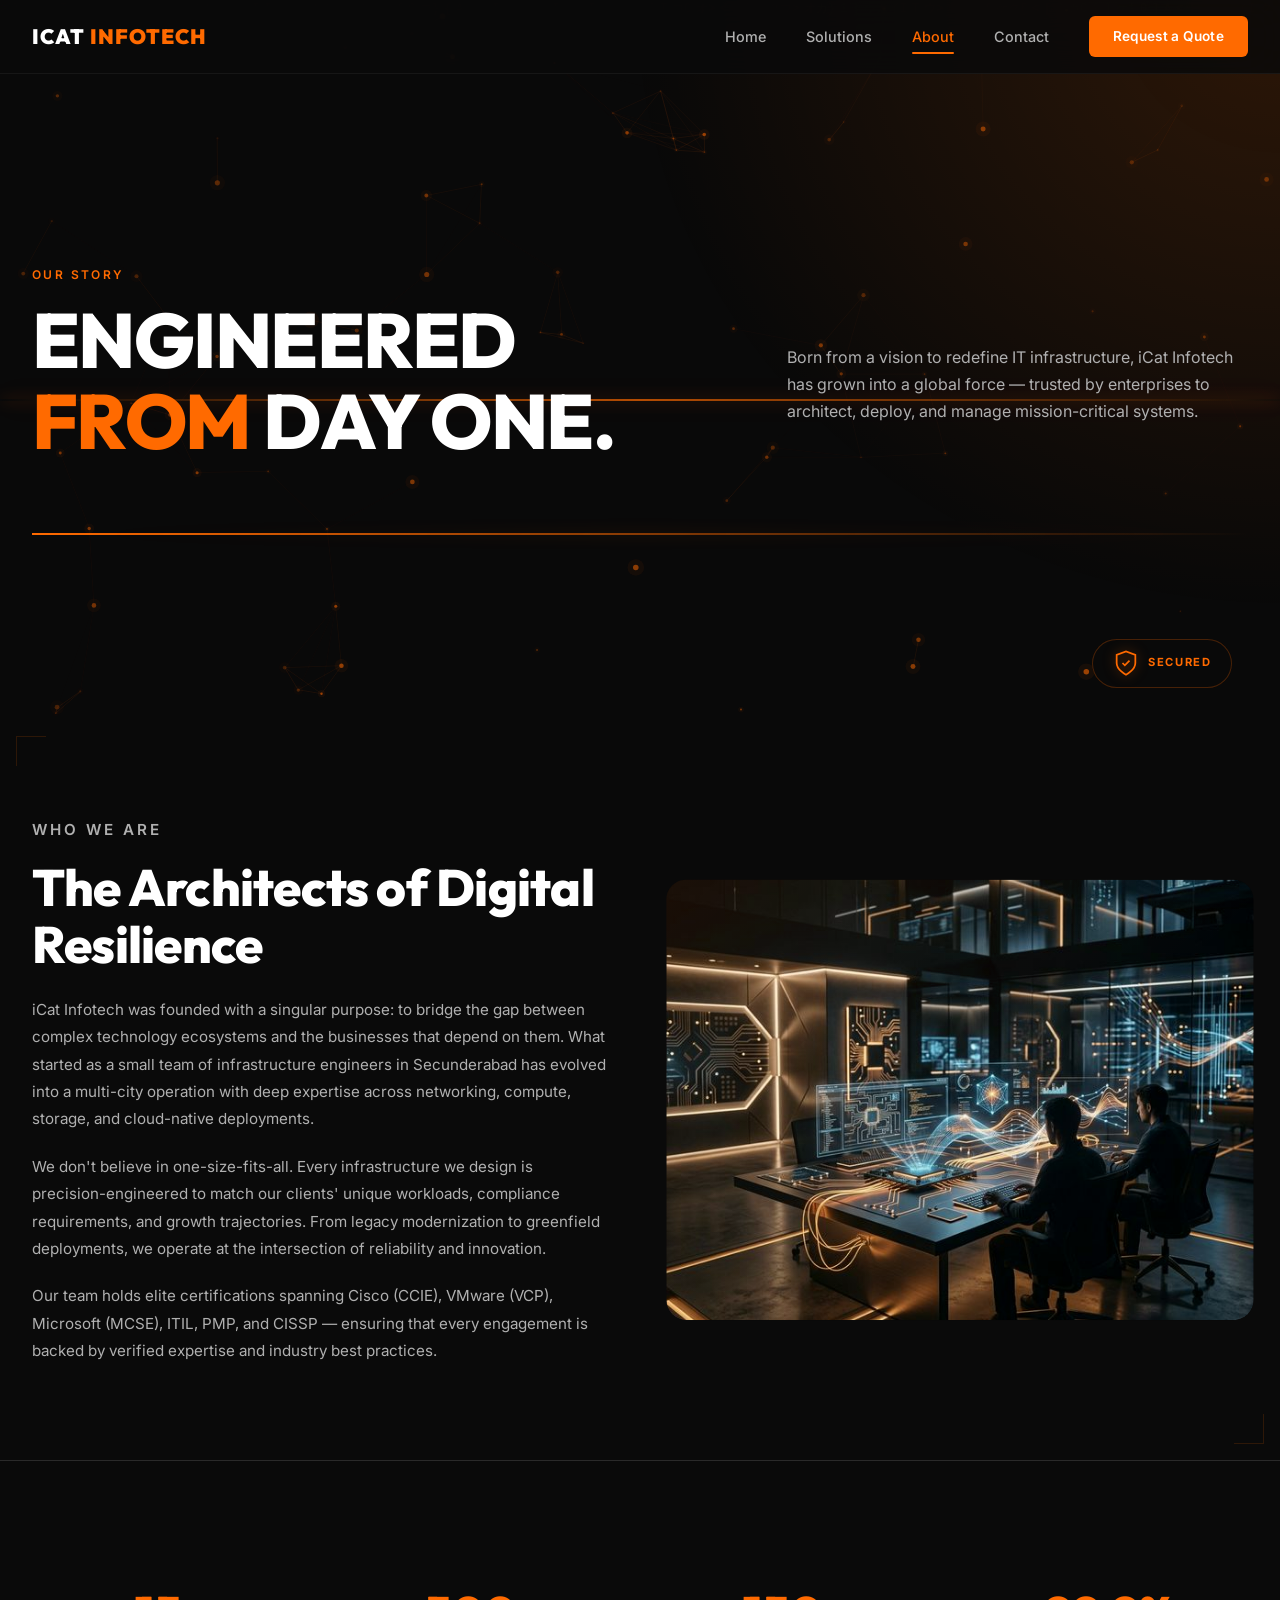
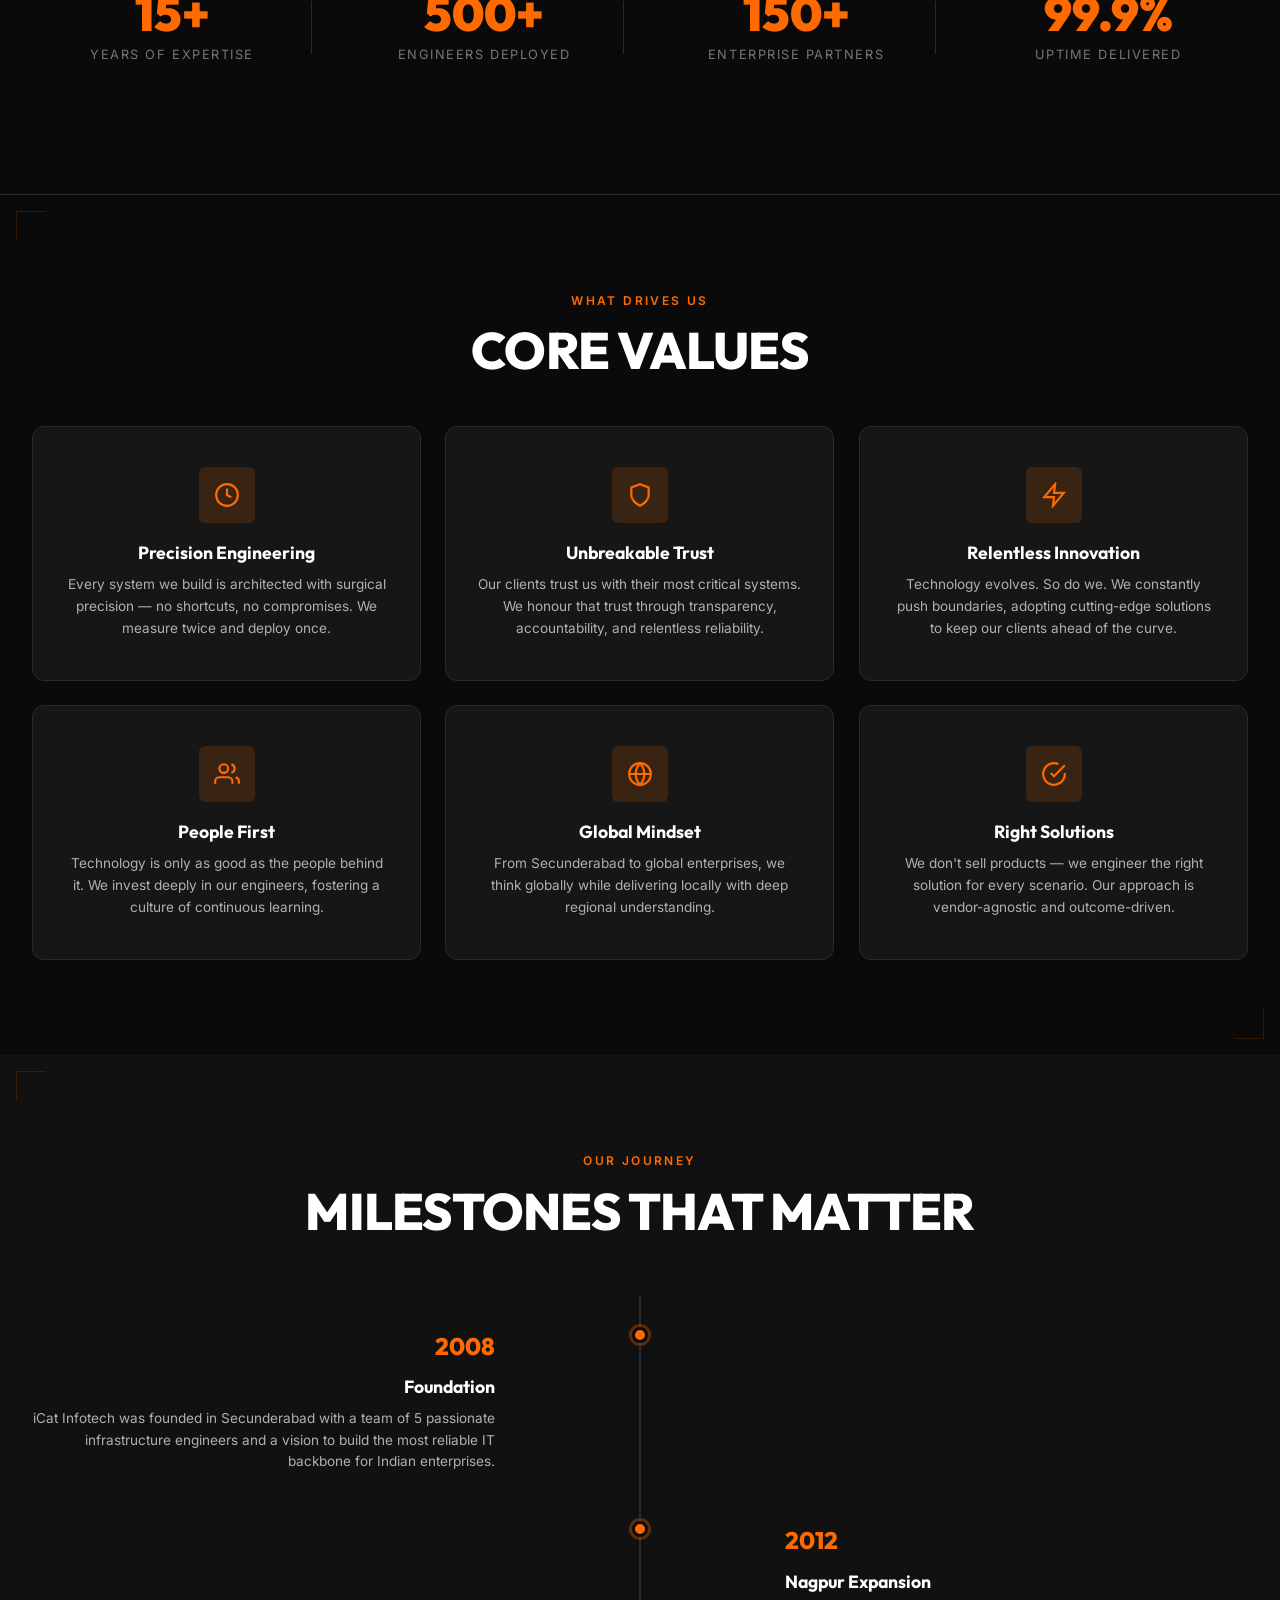
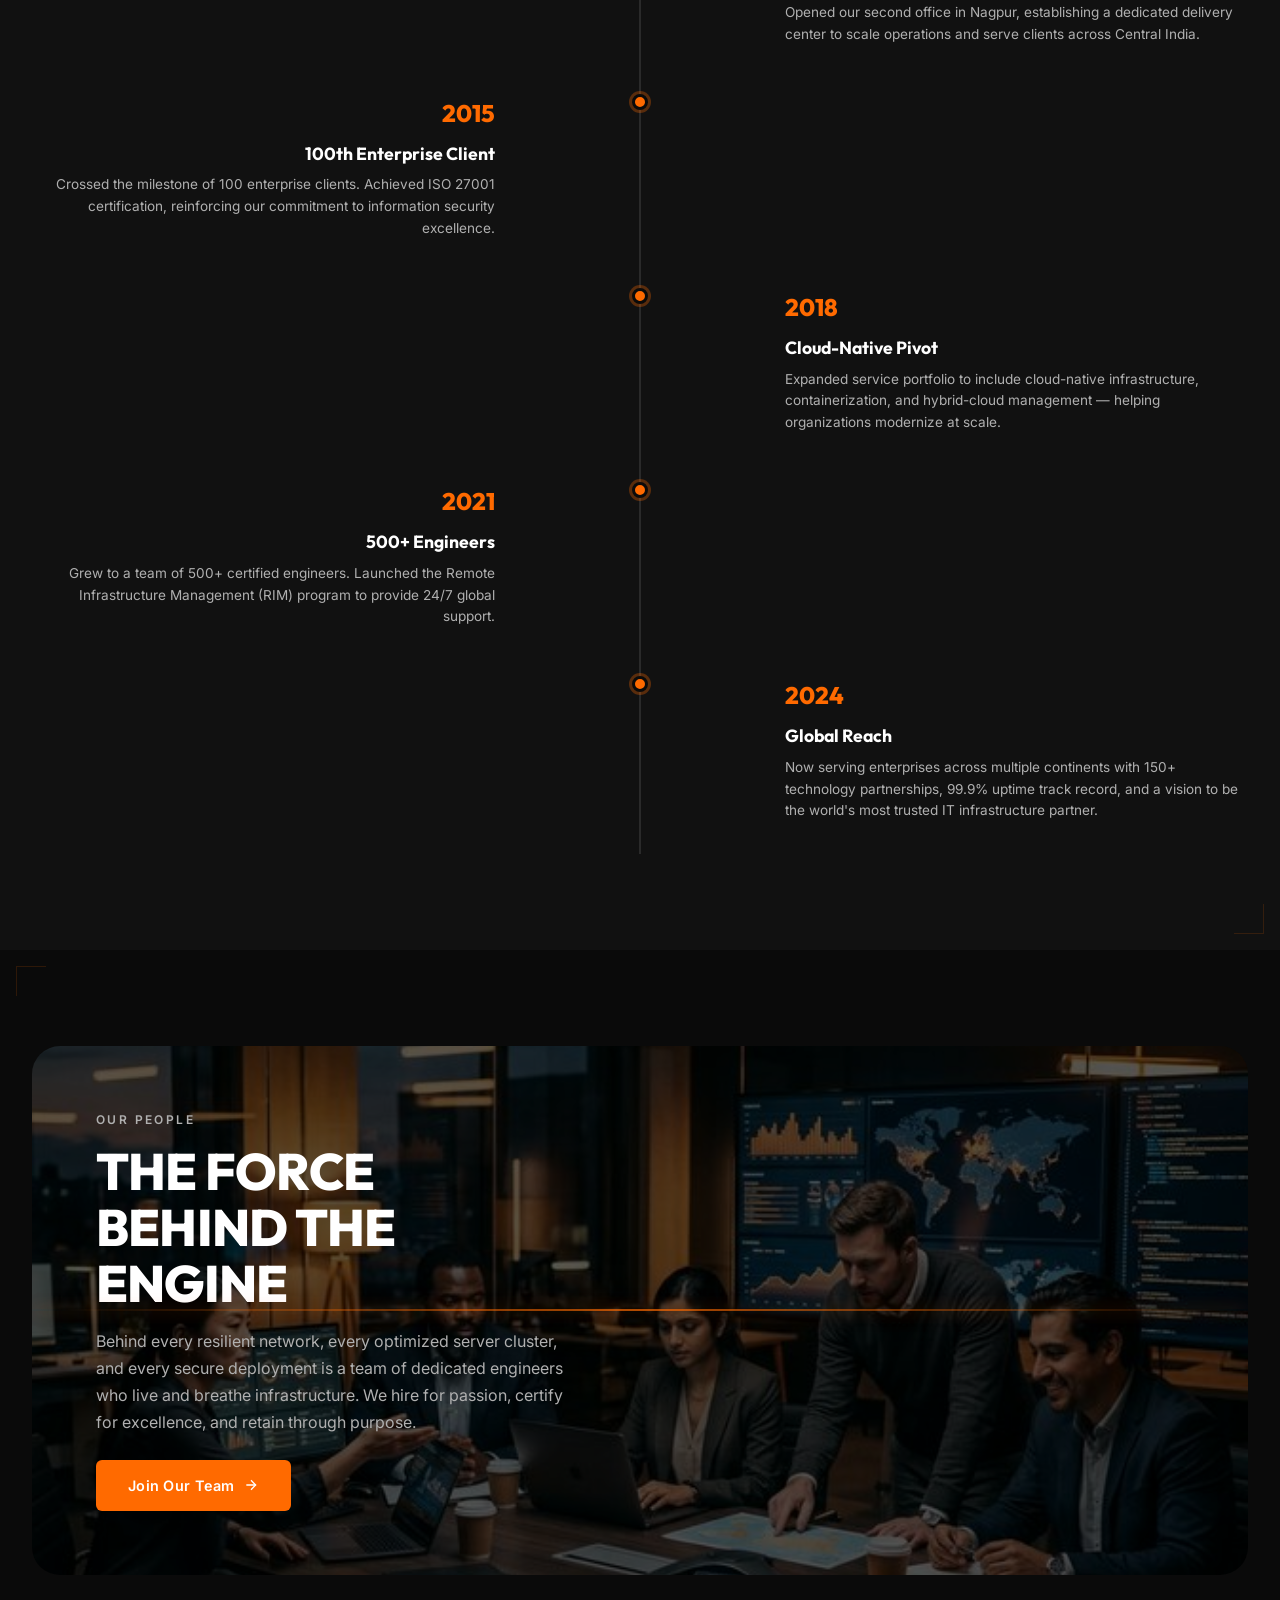
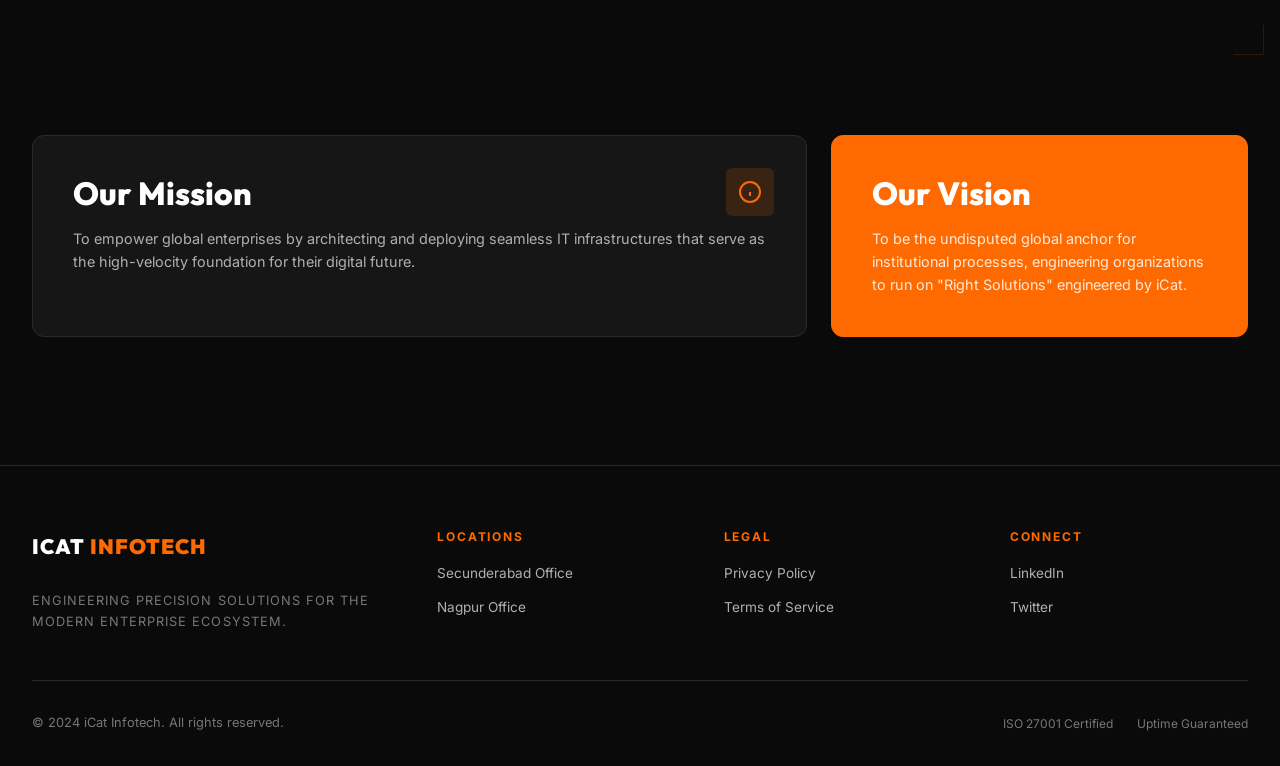
==== commit 9e6b15a1: "Add 3D animations, security theme effects, and cyber visual enhancements" ====
--- a/about.html
+++ b/about.html
@@ -10,6 +10,9 @@
 </head>
 <body>
 
+  <!-- Matrix Rain Background Canvas -->
+  <canvas id="matrixCanvas"></canvas>
+
   <!-- Navigation -->
   <nav class="navbar" id="navbar">
     <div class="container nav-inner">
@@ -30,6 +33,7 @@
 
   <!-- Hero -->
   <section class="hero">
+    <canvas id="particleCanvas"></canvas>
     <div class="container hero-content">
       <p class="label-upper fade-up">Our Story</p>
       <div class="hero-grid">
@@ -289,5 +293,6 @@
   </footer>
 
   <script src="script.js"></script>
+  <script src="animations.js"></script>
 </body>
 </html>
--- a/styles.css
+++ b/styles.css
@@ -1603,3 +1603,306 @@
     min-height: 260px;
   }
 }
+
+/* ========================================
+   3D & SECURITY ANIMATION STYLES
+   ======================================== */
+
+/* ── Particle Canvas (Hero Background) ── */
+#particleCanvas {
+  position: absolute;
+  inset: 0;
+  width: 100%;
+  height: 100%;
+  z-index: 0;
+  pointer-events: auto;
+  opacity: 0.8;
+}
+
+.hero {
+  position: relative;
+  overflow: hidden;
+}
+
+.hero .hero-content {
+  position: relative;
+  z-index: 2;
+}
+
+/* ── Matrix Rain Canvas ── */
+#matrixCanvas {
+  position: fixed;
+  inset: 0;
+  width: 100%;
+  height: 100%;
+  z-index: -1;
+  pointer-events: none;
+  opacity: 0.4;
+}
+
+/* ── Cyber Scanning Line ── */
+.cyber-scanline {
+  position: absolute;
+  left: 0;
+  width: 100%;
+  height: 2px;
+  background: linear-gradient(90deg,
+    transparent,
+    rgba(255, 106, 0, 0.3) 20%,
+    rgba(255, 106, 0, 0.7) 50%,
+    rgba(255, 106, 0, 0.3) 80%,
+    transparent
+  );
+  z-index: 1;
+  animation: scanlineMove 4s ease-in-out infinite;
+  box-shadow: 0 0 15px rgba(255, 106, 0, 0.4), 0 0 30px rgba(255, 106, 0, 0.2);
+  pointer-events: none;
+}
+
+@keyframes scanlineMove {
+  0% { top: -2px; opacity: 0; }
+  10% { opacity: 1; }
+  90% { opacity: 1; }
+  100% { top: 100%; opacity: 0; }
+}
+
+/* ── Glitch Text Effect ── */
+.glitch-text {
+  position: relative;
+  display: inline-block;
+}
+
+.glitch-text::before,
+.glitch-text::after {
+  content: attr(data-text);
+  position: absolute;
+  top: 0;
+  left: 0;
+  width: 100%;
+  height: 100%;
+  pointer-events: none;
+  opacity: 0;
+}
+
+.glitch-text:hover::before {
+  animation: glitch1 0.3s ease-in-out 1;
+  color: #00ffff;
+  opacity: 0.7;
+}
+
+.glitch-text:hover::after {
+  animation: glitch2 0.3s ease-in-out 1;
+  color: #ff0066;
+  opacity: 0.7;
+}
+
+@keyframes glitch1 {
+  0% { transform: translate(0); opacity: 0; }
+  20% { transform: translate(-3px, 2px); opacity: 0.7; }
+  40% { transform: translate(3px, -2px); opacity: 0.7; }
+  60% { transform: translate(-2px, 1px); opacity: 0.7; }
+  80% { transform: translate(2px, -1px); opacity: 0.7; }
+  100% { transform: translate(0); opacity: 0; }
+}
+
+@keyframes glitch2 {
+  0% { transform: translate(0); opacity: 0; }
+  20% { transform: translate(3px, -2px); opacity: 0.7; }
+  40% { transform: translate(-3px, 2px); opacity: 0.7; }
+  60% { transform: translate(2px, -1px); opacity: 0.7; }
+  80% { transform: translate(-2px, 1px); opacity: 0.7; }
+  100% { transform: translate(0); opacity: 0; }
+}
+
+/* ── Security Badge (Floating) ── */
+.security-badge {
+  position: absolute;
+  bottom: 2rem;
+  right: 3rem;
+  display: flex;
+  align-items: center;
+  gap: 0.5rem;
+  padding: 0.6rem 1.2rem;
+  background: rgba(10, 10, 10, 0.7);
+  backdrop-filter: blur(12px);
+  -webkit-backdrop-filter: blur(12px);
+  border: 1px solid rgba(255, 106, 0, 0.25);
+  border-radius: 100px;
+  color: var(--accent);
+  font-size: 0.7rem;
+  font-weight: 700;
+  letter-spacing: 0.15em;
+  z-index: 3;
+  animation: badgeFloat 3s ease-in-out infinite, badgePulse 2s ease-in-out infinite;
+}
+
+.security-badge svg {
+  color: var(--accent);
+  filter: drop-shadow(0 0 6px rgba(255, 106, 0, 0.5));
+}
+
+@keyframes badgeFloat {
+  0%, 100% { transform: translateY(0); }
+  50% { transform: translateY(-8px); }
+}
+
+@keyframes badgePulse {
+  0%, 100% { border-color: rgba(255, 106, 0, 0.25); }
+  50% { border-color: rgba(255, 106, 0, 0.6); box-shadow: 0 0 20px rgba(255, 106, 0, 0.15); }
+}
+
+/* ── Hex Grid Background ── */
+.hex-grid-bg {
+  position: absolute;
+  inset: 0;
+  pointer-events: none;
+  z-index: 0;
+  opacity: 0.04;
+  background-image:
+    linear-gradient(30deg, var(--accent) 12%, transparent 12.5%, transparent 87%, var(--accent) 87.5%, var(--accent)),
+    linear-gradient(150deg, var(--accent) 12%, transparent 12.5%, transparent 87%, var(--accent) 87.5%, var(--accent)),
+    linear-gradient(30deg, var(--accent) 12%, transparent 12.5%, transparent 87%, var(--accent) 87.5%, var(--accent)),
+    linear-gradient(150deg, var(--accent) 12%, transparent 12.5%, transparent 87%, var(--accent) 87.5%, var(--accent)),
+    linear-gradient(60deg, rgba(255,106,0,0.3) 25%, transparent 25.5%, transparent 75%, rgba(255,106,0,0.3) 75%),
+    linear-gradient(60deg, rgba(255,106,0,0.3) 25%, transparent 25.5%, transparent 75%, rgba(255,106,0,0.3) 75%);
+  background-size: 50px 86px;
+  background-position: 0 0, 0 0, 25px 43px, 25px 43px, 0 0, 25px 43px;
+}
+
+/* ── Cursor Trail ── */
+.cursor-dot {
+  position: fixed;
+  width: 6px;
+  height: 6px;
+  background: var(--accent);
+  border-radius: 50%;
+  pointer-events: none;
+  z-index: 9999;
+  transform: translate(-50%, -50%) scale(1);
+  transition: opacity 0.4s ease, transform 0.4s ease;
+  box-shadow: 0 0 8px rgba(255, 106, 0, 0.6);
+}
+
+/* ── Enhanced Card 3D Hover ── */
+.card,
+.cert-card {
+  transition: all 0.35s cubic-bezier(0.4, 0, 0.2, 1);
+  backface-visibility: hidden;
+}
+
+.card:hover,
+.cert-card:hover {
+  box-shadow:
+    0 8px 32px rgba(0, 0, 0, 0.5),
+    0 0 0 1px rgba(255, 106, 0, 0.1),
+    inset 0 1px 0 rgba(255, 255, 255, 0.05);
+}
+
+/* ── Navbar Glassmorphism Enhancement ── */
+.navbar.scrolled {
+  background: rgba(10, 10, 10, 0.8) !important;
+  backdrop-filter: blur(20px) saturate(1.4);
+  -webkit-backdrop-filter: blur(20px) saturate(1.4);
+  border-bottom: 1px solid rgba(255, 106, 0, 0.1);
+}
+
+/* ── Section Corner Brackets (Cyber Frame) ── */
+.section::before,
+.section::after {
+  content: '';
+  position: absolute;
+  width: 30px;
+  height: 30px;
+  border-color: rgba(255, 106, 0, 0.15);
+  border-style: solid;
+  pointer-events: none;
+  z-index: 1;
+}
+
+.section::before {
+  top: 1rem;
+  left: 1rem;
+  border-width: 1px 0 0 1px;
+}
+
+.section::after {
+  bottom: 1rem;
+  right: 1rem;
+  border-width: 0 1px 1px 0;
+}
+
+.section {
+  position: relative;
+}
+
+/* ── Glow line under hero gradient line ── */
+.hero-gradient-line {
+  position: relative;
+}
+
+.hero-gradient-line::after {
+  content: '';
+  position: absolute;
+  inset: 0;
+  background: linear-gradient(90deg, transparent, var(--accent), transparent);
+  filter: blur(8px);
+  opacity: 0.3;
+}
+
+/* ── Enhanced Button Cyber Glow ── */
+.btn-primary {
+  position: relative;
+  overflow: hidden;
+}
+
+.btn-primary::before {
+  content: '';
+  position: absolute;
+  top: -50%;
+  left: -50%;
+  width: 200%;
+  height: 200%;
+  background: conic-gradient(from 0deg, transparent, rgba(255,255,255,0.1), transparent 30%);
+  animation: btnSpin 3s linear infinite;
+  opacity: 0;
+  transition: opacity 0.3s;
+}
+
+.btn-primary:hover::before {
+  opacity: 1;
+}
+
+@keyframes btnSpin {
+  to { transform: rotate(360deg); }
+}
+
+/* ── Nav CTA glow pulse ── */
+.nav-cta {
+  animation: ctaGlow 2s ease-in-out infinite;
+}
+
+@keyframes ctaGlow {
+  0%, 100% { box-shadow: 0 0 0 0 rgba(255, 106, 0, 0.4); }
+  50% { box-shadow: 0 0 20px 4px rgba(255, 106, 0, 0.2); }
+}
+
+/* ── Cert card hover — shield pulse ── */
+.cert-card:hover .cert-icon {
+  animation: shieldPulse 0.6s ease;
+}
+
+@keyframes shieldPulse {
+  0% { transform: scale(1); }
+  50% { transform: scale(1.2); filter: drop-shadow(0 0 12px rgba(255, 106, 0, 0.6)); }
+  100% { transform: scale(1); }
+}
+
+/* ── Responsive: hide heavy effects on mobile ── */
+@media (max-width: 768px) {
+  #particleCanvas { display: none; }
+  .cursor-dot { display: none; }
+  .security-badge { display: none; }
+  .section::before,
+  .section::after { display: none; }
+  .hex-grid-bg { display: none; }
+}
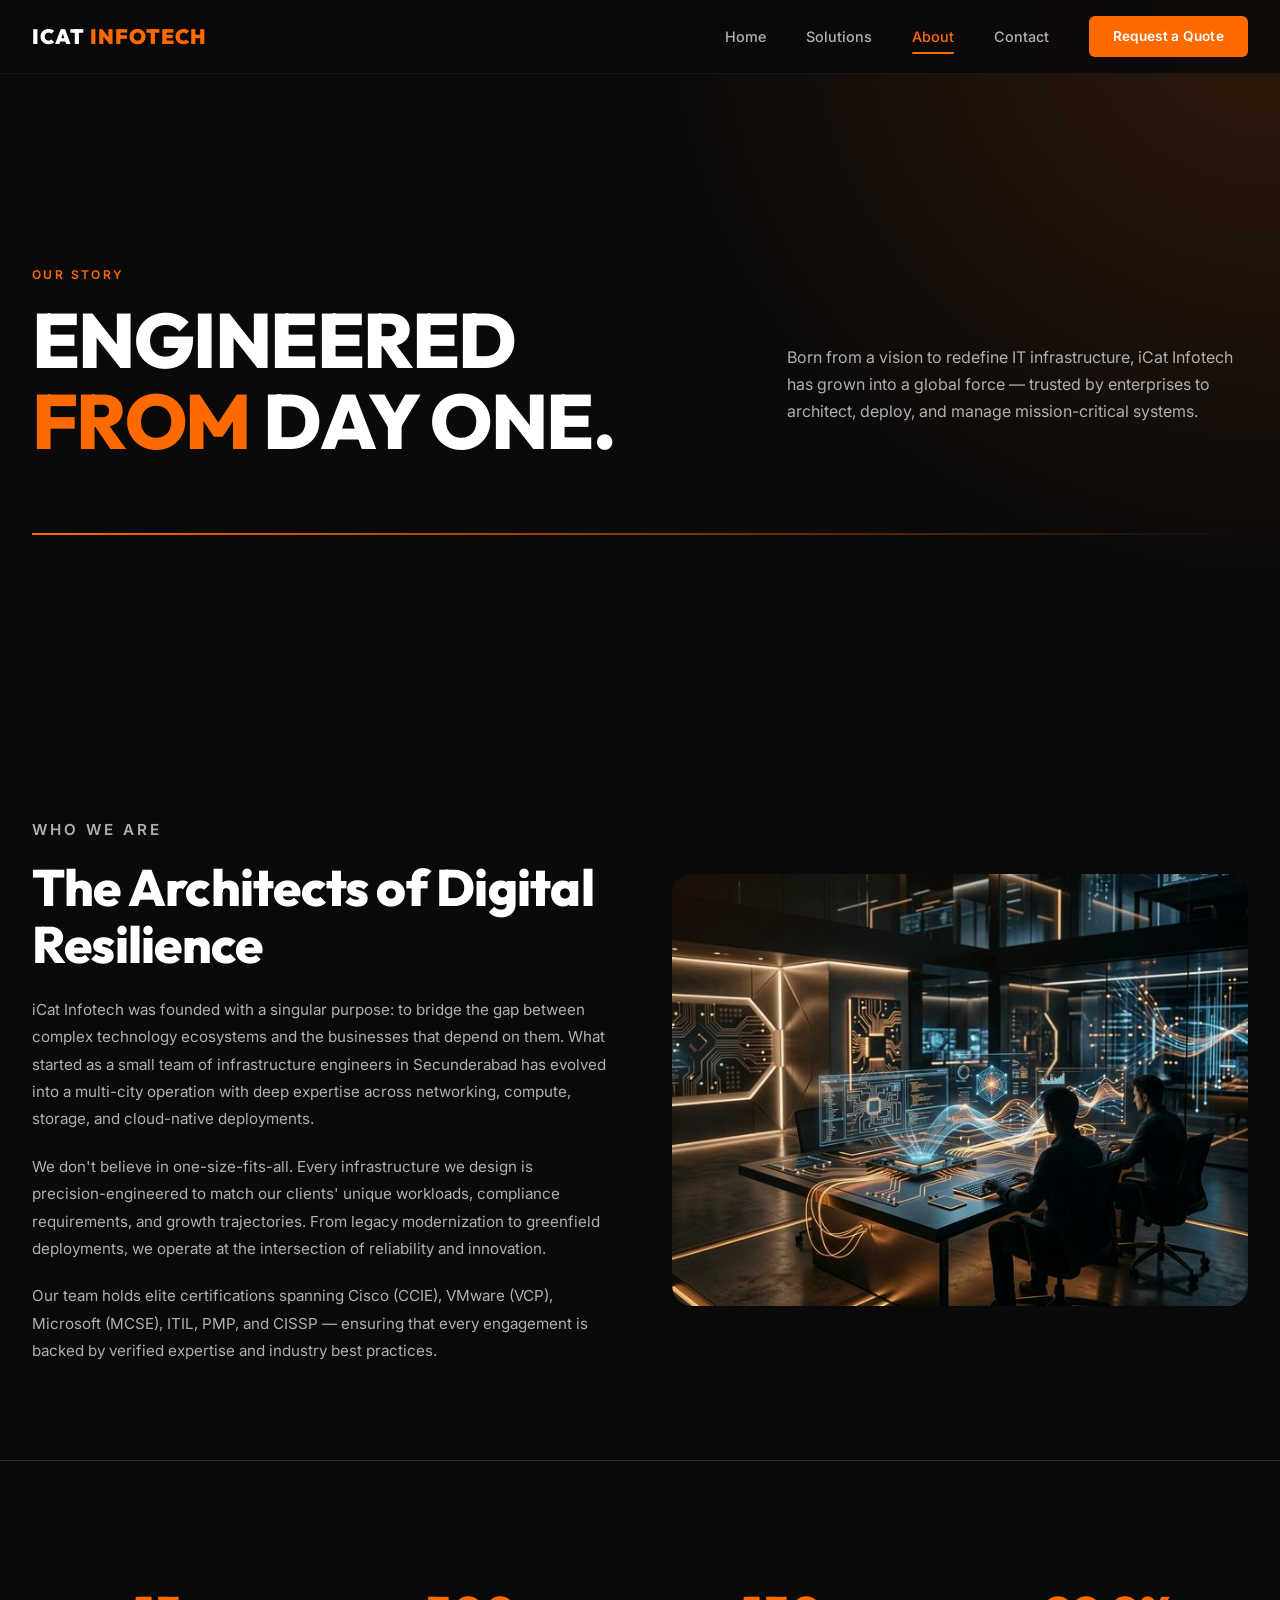
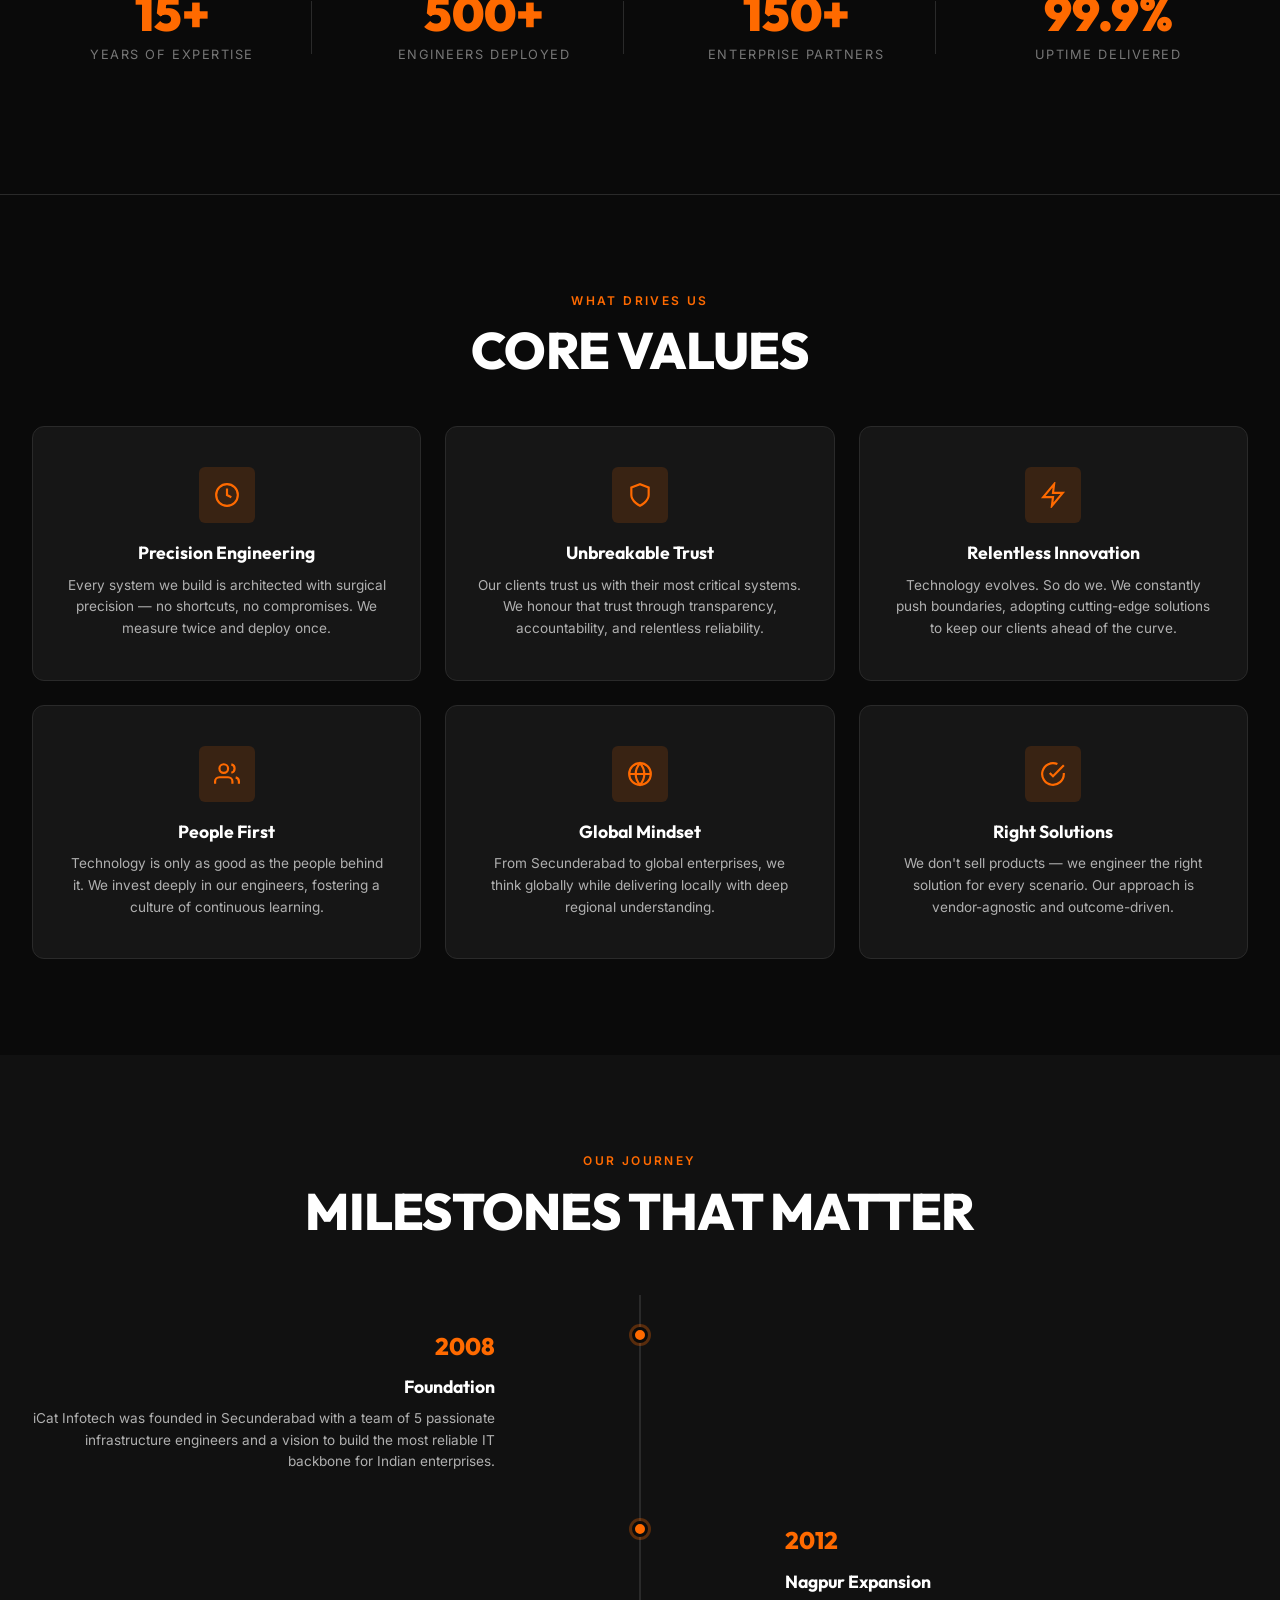
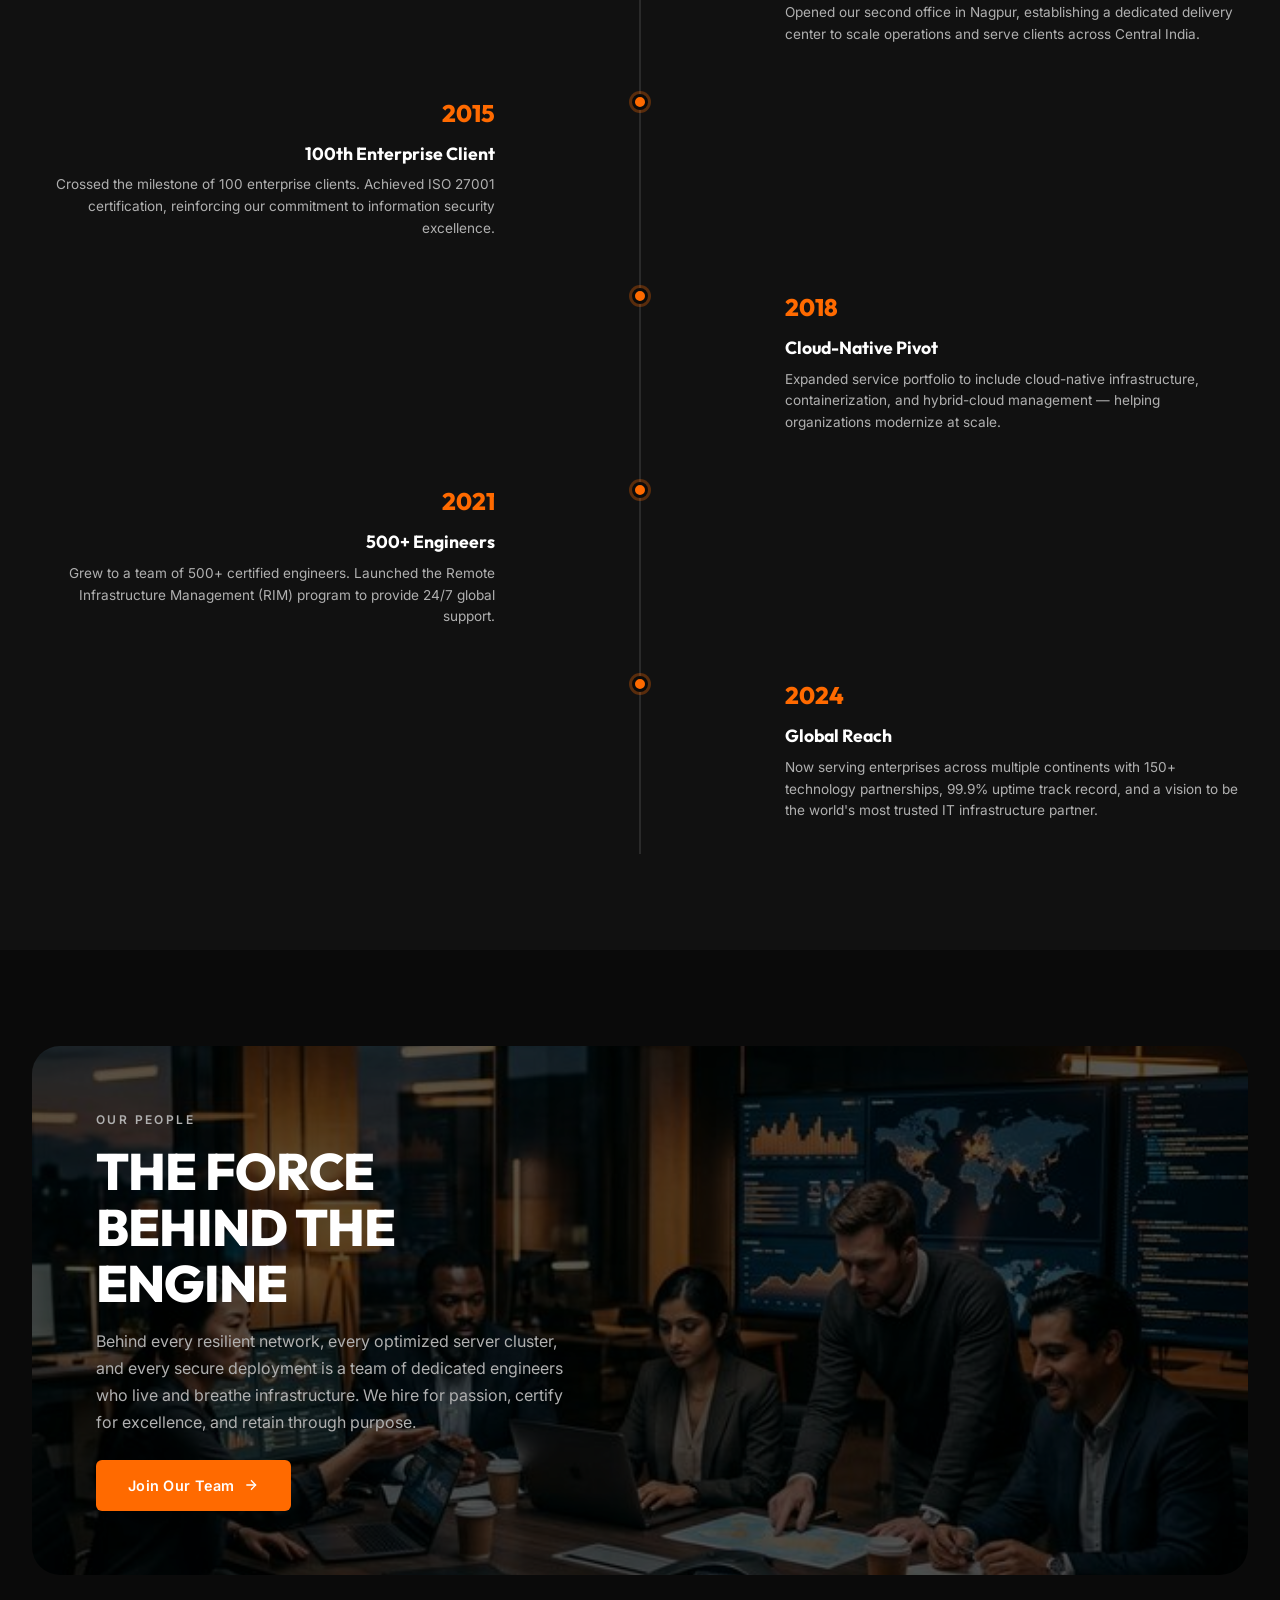
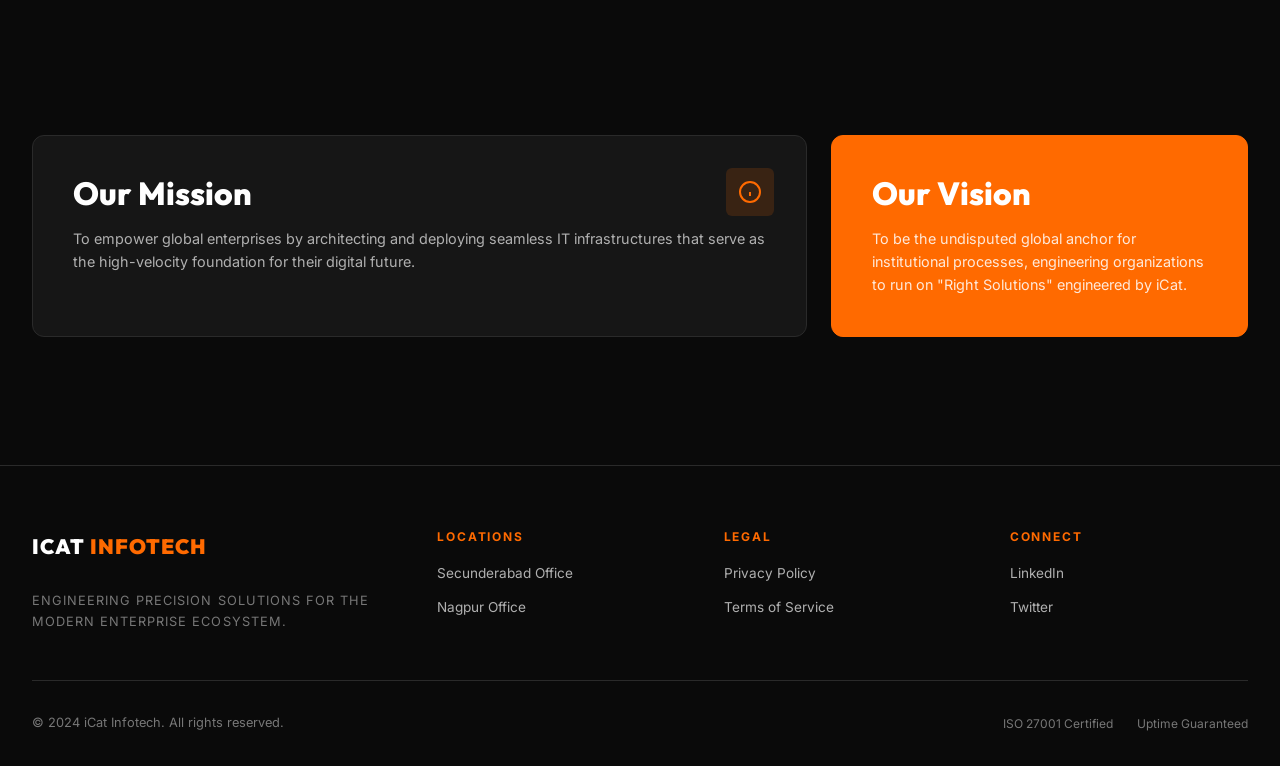
==== commit 62c2fe15: "Replace old animations with 3D vector globe - clockwise rotating wireframe globe on hero right side" ====
--- a/about.html
+++ b/about.html
@@ -10,9 +10,6 @@
 </head>
 <body>
 
-  <!-- Matrix Rain Background Canvas -->
-  <canvas id="matrixCanvas"></canvas>
-
   <!-- Navigation -->
   <nav class="navbar" id="navbar">
     <div class="container nav-inner">
@@ -33,7 +30,6 @@
 
   <!-- Hero -->
   <section class="hero">
-    <canvas id="particleCanvas"></canvas>
     <div class="container hero-content">
       <p class="label-upper fade-up">Our Story</p>
       <div class="hero-grid">
@@ -293,6 +289,5 @@
   </footer>
 
   <script src="script.js"></script>
-  <script src="animations.js"></script>
 </body>
 </html>
--- a/styles.css
+++ b/styles.css
@@ -1605,304 +1605,61 @@
 }
 
 /* ========================================
-   3D & SECURITY ANIMATION STYLES
+   3D GLOBE HERO STYLES
    ======================================== */
 
-/* ── Particle Canvas (Hero Background) ── */
-#particleCanvas {
-  position: absolute;
-  inset: 0;
+/* ── Hero Split Layout (Text Left, Globe Right) ── */
+.hero-split {
+  display: grid;
+  grid-template-columns: 1fr 1fr;
+  gap: 2rem;
+  align-items: center;
+  min-height: 80vh;
+}
+
+.hero-left {
+  z-index: 2;
+}
+
+.hero-right {
+  display: flex;
+  align-items: center;
+  justify-content: center;
+  z-index: 1;
+}
+
+/* ── Globe Container ── */
+#globe-container {
   width: 100%;
-  height: 100%;
-  z-index: 0;
-  pointer-events: auto;
-  opacity: 0.8;
-}
-
-.hero {
+  height: 550px;
   position: relative;
-  overflow: hidden;
-}
-
-.hero .hero-content {
-  position: relative;
-  z-index: 2;
-}
-
-/* ── Matrix Rain Canvas ── */
-#matrixCanvas {
-  position: fixed;
-  inset: 0;
-  width: 100%;
-  height: 100%;
-  z-index: -1;
-  pointer-events: none;
-  opacity: 0.4;
-}
-
-/* ── Cyber Scanning Line ── */
-.cyber-scanline {
-  position: absolute;
-  left: 0;
-  width: 100%;
-  height: 2px;
-  background: linear-gradient(90deg,
-    transparent,
-    rgba(255, 106, 0, 0.3) 20%,
-    rgba(255, 106, 0, 0.7) 50%,
-    rgba(255, 106, 0, 0.3) 80%,
-    transparent
-  );
-  z-index: 1;
-  animation: scanlineMove 4s ease-in-out infinite;
-  box-shadow: 0 0 15px rgba(255, 106, 0, 0.4), 0 0 30px rgba(255, 106, 0, 0.2);
-  pointer-events: none;
-}
-
-@keyframes scanlineMove {
-  0% { top: -2px; opacity: 0; }
-  10% { opacity: 1; }
-  90% { opacity: 1; }
-  100% { top: 100%; opacity: 0; }
-}
-
-/* ── Glitch Text Effect ── */
-.glitch-text {
-  position: relative;
-  display: inline-block;
-}
-
-.glitch-text::before,
-.glitch-text::after {
-  content: attr(data-text);
-  position: absolute;
-  top: 0;
-  left: 0;
-  width: 100%;
-  height: 100%;
-  pointer-events: none;
-  opacity: 0;
-}
-
-.glitch-text:hover::before {
-  animation: glitch1 0.3s ease-in-out 1;
-  color: #00ffff;
-  opacity: 0.7;
-}
-
-.glitch-text:hover::after {
-  animation: glitch2 0.3s ease-in-out 1;
-  color: #ff0066;
-  opacity: 0.7;
-}
-
-@keyframes glitch1 {
-  0% { transform: translate(0); opacity: 0; }
-  20% { transform: translate(-3px, 2px); opacity: 0.7; }
-  40% { transform: translate(3px, -2px); opacity: 0.7; }
-  60% { transform: translate(-2px, 1px); opacity: 0.7; }
-  80% { transform: translate(2px, -1px); opacity: 0.7; }
-  100% { transform: translate(0); opacity: 0; }
-}
-
-@keyframes glitch2 {
-  0% { transform: translate(0); opacity: 0; }
-  20% { transform: translate(3px, -2px); opacity: 0.7; }
-  40% { transform: translate(-3px, 2px); opacity: 0.7; }
-  60% { transform: translate(2px, -1px); opacity: 0.7; }
-  80% { transform: translate(-2px, 1px); opacity: 0.7; }
-  100% { transform: translate(0); opacity: 0; }
-}
-
-/* ── Security Badge (Floating) ── */
-.security-badge {
-  position: absolute;
-  bottom: 2rem;
-  right: 3rem;
-  display: flex;
-  align-items: center;
-  gap: 0.5rem;
-  padding: 0.6rem 1.2rem;
-  background: rgba(10, 10, 10, 0.7);
-  backdrop-filter: blur(12px);
-  -webkit-backdrop-filter: blur(12px);
-  border: 1px solid rgba(255, 106, 0, 0.25);
-  border-radius: 100px;
-  color: var(--accent);
-  font-size: 0.7rem;
-  font-weight: 700;
-  letter-spacing: 0.15em;
-  z-index: 3;
-  animation: badgeFloat 3s ease-in-out infinite, badgePulse 2s ease-in-out infinite;
-}
-
-.security-badge svg {
-  color: var(--accent);
-  filter: drop-shadow(0 0 6px rgba(255, 106, 0, 0.5));
-}
-
-@keyframes badgeFloat {
-  0%, 100% { transform: translateY(0); }
-  50% { transform: translateY(-8px); }
-}
-
-@keyframes badgePulse {
-  0%, 100% { border-color: rgba(255, 106, 0, 0.25); }
-  50% { border-color: rgba(255, 106, 0, 0.6); box-shadow: 0 0 20px rgba(255, 106, 0, 0.15); }
-}
-
-/* ── Hex Grid Background ── */
-.hex-grid-bg {
-  position: absolute;
-  inset: 0;
-  pointer-events: none;
-  z-index: 0;
-  opacity: 0.04;
-  background-image:
-    linear-gradient(30deg, var(--accent) 12%, transparent 12.5%, transparent 87%, var(--accent) 87.5%, var(--accent)),
-    linear-gradient(150deg, var(--accent) 12%, transparent 12.5%, transparent 87%, var(--accent) 87.5%, var(--accent)),
-    linear-gradient(30deg, var(--accent) 12%, transparent 12.5%, transparent 87%, var(--accent) 87.5%, var(--accent)),
-    linear-gradient(150deg, var(--accent) 12%, transparent 12.5%, transparent 87%, var(--accent) 87.5%, var(--accent)),
-    linear-gradient(60deg, rgba(255,106,0,0.3) 25%, transparent 25.5%, transparent 75%, rgba(255,106,0,0.3) 75%),
-    linear-gradient(60deg, rgba(255,106,0,0.3) 25%, transparent 25.5%, transparent 75%, rgba(255,106,0,0.3) 75%);
-  background-size: 50px 86px;
-  background-position: 0 0, 0 0, 25px 43px, 25px 43px, 0 0, 25px 43px;
-}
-
-/* ── Cursor Trail ── */
-.cursor-dot {
-  position: fixed;
-  width: 6px;
-  height: 6px;
-  background: var(--accent);
-  border-radius: 50%;
-  pointer-events: none;
-  z-index: 9999;
-  transform: translate(-50%, -50%) scale(1);
-  transition: opacity 0.4s ease, transform 0.4s ease;
-  box-shadow: 0 0 8px rgba(255, 106, 0, 0.6);
-}
-
-/* ── Enhanced Card 3D Hover ── */
-.card,
-.cert-card {
-  transition: all 0.35s cubic-bezier(0.4, 0, 0.2, 1);
-  backface-visibility: hidden;
-}
-
-.card:hover,
-.cert-card:hover {
-  box-shadow:
-    0 8px 32px rgba(0, 0, 0, 0.5),
-    0 0 0 1px rgba(255, 106, 0, 0.1),
-    inset 0 1px 0 rgba(255, 255, 255, 0.05);
-}
-
-/* ── Navbar Glassmorphism Enhancement ── */
-.navbar.scrolled {
-  background: rgba(10, 10, 10, 0.8) !important;
-  backdrop-filter: blur(20px) saturate(1.4);
-  -webkit-backdrop-filter: blur(20px) saturate(1.4);
-  border-bottom: 1px solid rgba(255, 106, 0, 0.1);
-}
-
-/* ── Section Corner Brackets (Cyber Frame) ── */
-.section::before,
-.section::after {
-  content: '';
-  position: absolute;
-  width: 30px;
-  height: 30px;
-  border-color: rgba(255, 106, 0, 0.15);
-  border-style: solid;
-  pointer-events: none;
-  z-index: 1;
-}
-
-.section::before {
-  top: 1rem;
-  left: 1rem;
-  border-width: 1px 0 0 1px;
-}
-
-.section::after {
-  bottom: 1rem;
-  right: 1rem;
-  border-width: 0 1px 1px 0;
-}
-
-.section {
-  position: relative;
-}
-
-/* ── Glow line under hero gradient line ── */
-.hero-gradient-line {
-  position: relative;
-}
-
-.hero-gradient-line::after {
-  content: '';
-  position: absolute;
-  inset: 0;
-  background: linear-gradient(90deg, transparent, var(--accent), transparent);
-  filter: blur(8px);
-  opacity: 0.3;
-}
-
-/* ── Enhanced Button Cyber Glow ── */
-.btn-primary {
-  position: relative;
-  overflow: hidden;
-}
-
-.btn-primary::before {
-  content: '';
-  position: absolute;
-  top: -50%;
-  left: -50%;
-  width: 200%;
-  height: 200%;
-  background: conic-gradient(from 0deg, transparent, rgba(255,255,255,0.1), transparent 30%);
-  animation: btnSpin 3s linear infinite;
-  opacity: 0;
-  transition: opacity 0.3s;
-}
-
-.btn-primary:hover::before {
-  opacity: 1;
-}
-
-@keyframes btnSpin {
-  to { transform: rotate(360deg); }
-}
-
-/* ── Nav CTA glow pulse ── */
-.nav-cta {
-  animation: ctaGlow 2s ease-in-out infinite;
-}
-
-@keyframes ctaGlow {
-  0%, 100% { box-shadow: 0 0 0 0 rgba(255, 106, 0, 0.4); }
-  50% { box-shadow: 0 0 20px 4px rgba(255, 106, 0, 0.2); }
-}
-
-/* ── Cert card hover — shield pulse ── */
-.cert-card:hover .cert-icon {
-  animation: shieldPulse 0.6s ease;
-}
-
-@keyframes shieldPulse {
-  0% { transform: scale(1); }
-  50% { transform: scale(1.2); filter: drop-shadow(0 0 12px rgba(255, 106, 0, 0.6)); }
-  100% { transform: scale(1); }
-}
-
-/* ── Responsive: hide heavy effects on mobile ── */
+}
+
+#globe-container canvas {
+  display: block;
+  width: 100% !important;
+  height: 100% !important;
+}
+
+/* ── Responsive Globe ── */
+@media (max-width: 1024px) {
+  .hero-split {
+    grid-template-columns: 1fr;
+    min-height: auto;
+  }
+
+  .hero-right {
+    order: -1;
+  }
+
+  #globe-container {
+    height: 350px;
+  }
+}
+
 @media (max-width: 768px) {
-  #particleCanvas { display: none; }
-  .cursor-dot { display: none; }
-  .security-badge { display: none; }
-  .section::before,
-  .section::after { display: none; }
-  .hex-grid-bg { display: none; }
-}
+  #globe-container {
+    height: 280px;
+  }
+}
+
